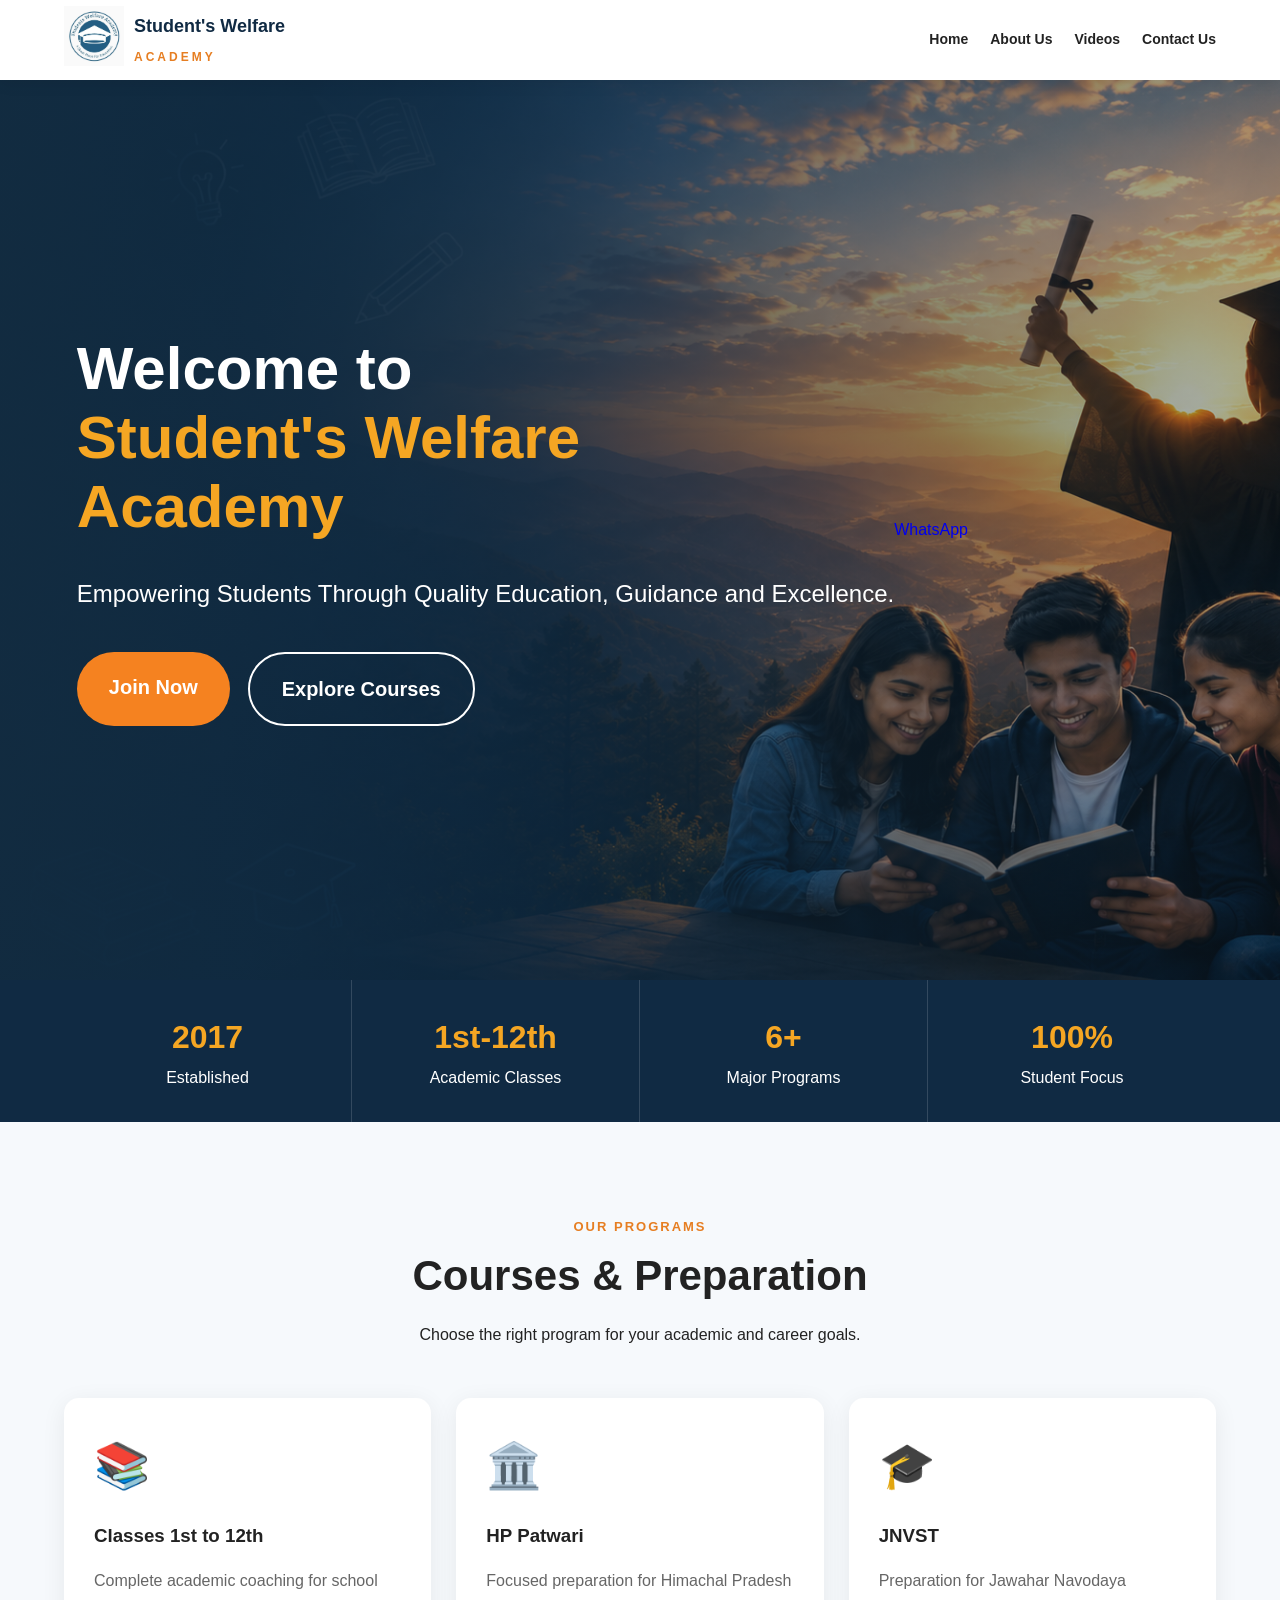
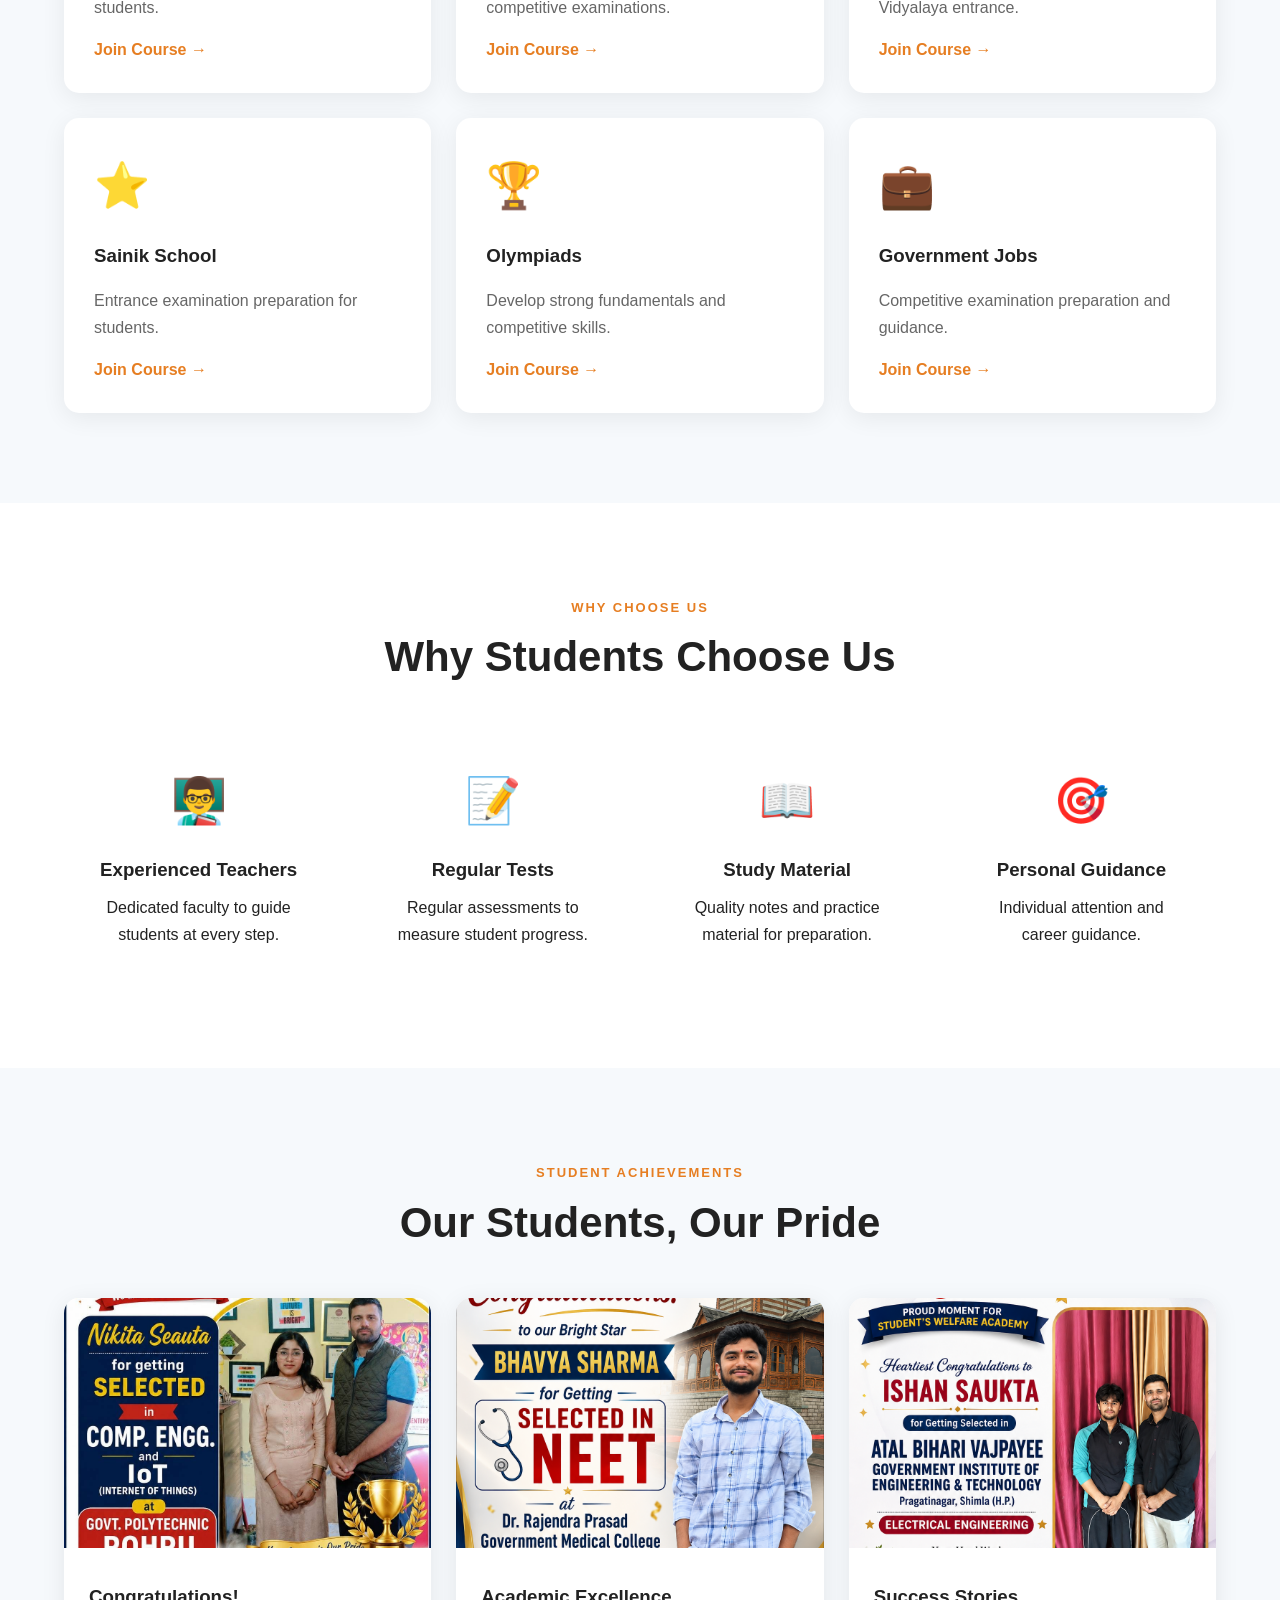
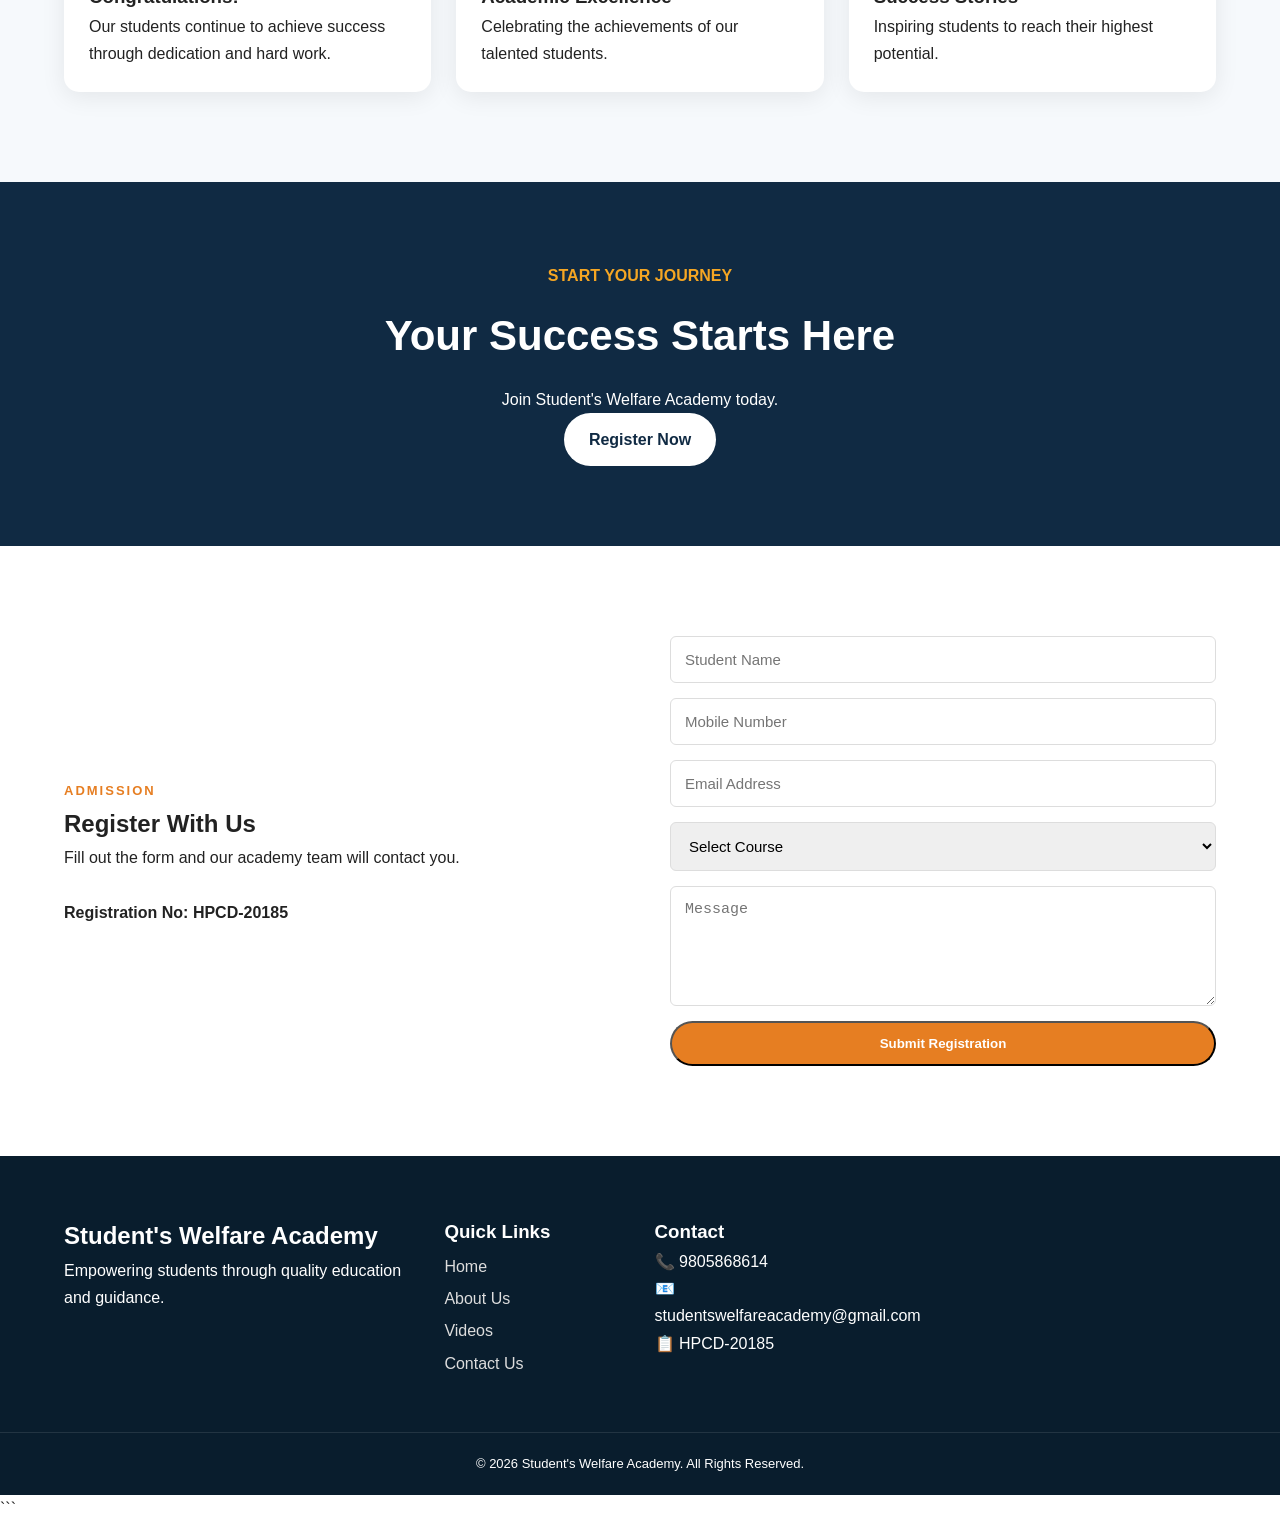
==== index.html @ aaa3894a "Update index.html" ====
<!DOCTYPE html>
<html lang="en">

<head>

    <meta charset="UTF-8">

    <meta name="viewport"
          content="width=device-width, initial-scale=1.0">

    <title>
        Student's Welfare Academy
    </title>
    
    <!-- Website Logo / Favicon -->
    <link rel="icon" type="Images/png" href="logo.png">

    <meta name="description"
          content="Student's Welfare Academy - Quality Education, Competitive Examination Preparation and Student Guidance">

    <link rel="stylesheet"
          href="style.css">

</head>


<body>





<!-- ==================================================
     NAVIGATION
================================================== -->

<header>

    <div class="container navbar">


        <!-- LOGO -->

        <div class="logo-area">

            <a href="index.html">

                <img src="Images/logo.png"
                     alt="Student's Welfare Academy Logo">

            </a>

            <div>

                <h2>
                    Student's Welfare
                </h2>

                <span>
                    ACADEMY
                </span>

            </div>

        </div>



        <!-- MOBILE MENU -->

        <button class="menu-button"
                onclick="openMenu()"
                aria-label="Open navigation menu">

            ☰

        </button>



        <!-- ONLY 4 NAVIGATION BUTTONS -->

        <nav id="navigation">

            <a href="index.html"
               class="active">
                Home
            </a>

            <a href="about.html">
                About Us
            </a>

            <a href="videos.html">
                Videos
            </a>

            <a href="contact.html">
                Contact Us
            </a>

        </nav>

    </div>

</header>



<!-- ==================================================
     HERO SECTION
================================================== -->

<section class="hero">

    <div class="hero-content">

        
        <h1>
            Welcome to<br>
            <span>Student's Welfare<br>Academy</span>
        </h1>

        <p>
            Empowering Students Through Quality Education,
            Guidance and Excellence.
        </p>

        <div class="hero-buttons">
            <a href="#" class="join-btn">Join Now</a>
            <a href="#" class="explore-btn">Explore Courses</a>
        </div>

    </div>

    <a href="#" class="whatsapp-btn">WhatsApp</a>

</section>

<style>
* {
    margin: 0;
    padding: 0;
    box-sizing: border-box;
}

.hero {
    min-height: 100vh;
    position: relative;

    /* BACKGROUND IMAGE */
    background-image:
        linear-gradient(
            90deg,
            rgba(20, 45, 65, 0.88),
            rgba(20, 45, 65, 0.35)
        ),
        url("Images/hero.png");

    background-size: cover;
    background-position: center;
    background-repeat: no-repeat;

    display: flex;
    align-items: center;
    padding: 80px 6%;
    overflow: hidden;
}

.hero-content {
    max-width: 850px;
    color: white;
}

.admission-badge {
    display: inline-block;
    background: #f58220;
    padding: 15px 24px;
    border-radius: 40px;
    font-size: 20px;
    font-weight: 700;
    margin-bottom: 30px;
}

h1 {
    font-size: clamp(50px, 6vw, 82px);
    line-height: 1.08;
    font-weight: 800;
}

h1 span {
    color: #ffab19;
}

.hero p {
    font-size: 24px;
    margin-top: 35px;
    line-height: 1.5;
}

.hero-buttons {
    display: flex;
    gap: 18px;
    margin-top: 40px;
}

.hero-buttons a {
    text-decoration: none;
    padding: 18px 32px;
    border-radius: 40px;
    font-size: 20px;
    font-weight: 700;
}

.join-btn {
    background: #f58220;
    color: white;
}

.explore-btn {
    border: 2px solid white;
    color: white;
    background: transparent;
}


/* MOBILE */
@media (max-width: 768px) {

    .hero {
        min-height: 100vh;
        padding: 60px 25px;
        background-position: center;
    }

    h1 {
        font-size: 48px;
    }

    .hero p {
        font-size: 18px;
    }

    .hero-buttons {
        flex-direction: column;
        width: fit-content;
    }

    .hero-buttons a {
        font-size: 17px;
        padding: 15px 25px;
    }

    .admission-badge {
        font-size: 16px;
        padding: 12px 18px;
    }

    
}
</style>


<!-- ==================================================
     STATISTICS
================================================== -->

<section class="statistics">

    <div class="container stats-grid">


        <div class="stat-box">

            <h2>
                2017
            </h2>

            <p>
                Established
            </p>

        </div>


        <div class="stat-box">

            <h2>
                1st-12th
            </h2>

            <p>
                Academic Classes
            </p>

        </div>


        <div class="stat-box">

            <h2>
                6+
            </h2>

            <p>
                Major Programs
            </p>

        </div>


        <div class="stat-box">

            <h2>
                100%
            </h2>

            <p>
                Student Focus
            </p>

        </div>


    </div>

</section>



<!-- ==================================================
     COURSES
================================================== -->

<section id="courses"
         class="section light">

    <div class="container">


        <div class="section-heading">

            <span class="section-title">
                OUR PROGRAMS
            </span>

            <h2>
                Courses & Preparation
            </h2>

            <p>
                Choose the right program for your
                academic and career goals.
            </p>

        </div>



        <div class="course-grid">


            <!-- COURSE 1 -->

            <div class="course-card">

                <div class="course-icon">
                    📚
                </div>

                <h3>
                    Classes 1st to 12th
                </h3>

                <p>
                    Complete academic coaching
                    for school students.
                </p>

                <a href="#registration">
                    Join Course →
                </a>

            </div>



            <!-- COURSE 2 -->

            <div class="course-card">

                <div class="course-icon">
                    🏛️
                </div>

                <h3>
                    HP Patwari
                </h3>

                <p>
                    Focused preparation for
                    Himachal Pradesh competitive
                    examinations.
                </p>

                <a href="#registration">
                    Join Course →
                </a>

            </div>



            <!-- COURSE 3 -->

            <div class="course-card">

                <div class="course-icon">
                    🎓
                </div>

                <h3>
                    JNVST
                </h3>

                <p>
                    Preparation for Jawahar
                    Navodaya Vidyalaya entrance.
                </p>

                <a href="#registration">
                    Join Course →
                </a>

            </div>



            <!-- COURSE 4 -->

            <div class="course-card">

                <div class="course-icon">
                    ⭐
                </div>

                <h3>
                    Sainik School
                </h3>

                <p>
                    Entrance examination
                    preparation for students.
                </p>

                <a href="#registration">
                    Join Course →
                </a>

            </div>



            <!-- COURSE 5 -->

            <div class="course-card">

                <div class="course-icon">
                    🏆
                </div>

                <h3>
                    Olympiads
                </h3>

                <p>
                    Develop strong fundamentals
                    and competitive skills.
                </p>

                <a href="#registration">
                    Join Course →
                </a>

            </div>



            <!-- COURSE 6 -->

            <div class="course-card">

                <div class="course-icon">
                    💼
                </div>

                <h3>
                    Government Jobs
                </h3>

                <p>
                    Competitive examination
                    preparation and guidance.
                </p>

                <a href="#registration">
                    Join Course →
                </a>

            </div>


        </div>

    </div>

</section>



<!-- ==================================================
     WHY CHOOSE US
================================================== -->

<section class="section">

    <div class="container">


        <div class="section-heading">

            <span class="section-title">
                WHY CHOOSE US
            </span>

            <h2>
                Why Students Choose Us
            </h2>

        </div>



        <div class="features">


            <div class="feature">

                <div>
                    👨‍🏫
                </div>

                <h3>
                    Experienced Teachers
                </h3>

                <p>
                    Dedicated faculty to guide
                    students at every step.
                </p>

            </div>



            <div class="feature">

                <div>
                    📝
                </div>

                <h3>
                    Regular Tests
                </h3>

                <p>
                    Regular assessments to
                    measure student progress.
                </p>

            </div>



            <div class="feature">

                <div>
                    📖
                </div>

                <h3>
                    Study Material
                </h3>

                <p>
                    Quality notes and practice
                    material for preparation.
                </p>

            </div>



            <div class="feature">

                <div>
                    🎯
                </div>

                <h3>
                    Personal Guidance
                </h3>

                <p>
                    Individual attention and
                    career guidance.
                </p>

            </div>


        </div>

    </div>

</section>



<!-- ==================================================
     ACHIEVEMENTS
================================================== -->

<section id="achievements"
         class="section light">

    <div class="container">


        <div class="section-heading">

            <span class="section-title">
                STUDENT ACHIEVEMENTS
            </span>

            <h2>
                Our Students, Our Pride
            </h2>

        </div>



        <div class="achievement-grid">


            <div class="achievement-card">

                <img src="Images/student1.jpg"
                     alt="Student Achievement">

                <div class="achievement-content">

                    <h3>
                        Congratulations!
                    </h3>

                    <p>
                        Our students continue to
                        achieve success through
                        dedication and hard work.
                    </p>

                </div>

            </div>



            <div class="achievement-card">

                <img src="Images/student2.png"
                     alt="Student Achievement">

                <div class="achievement-content">

                    <h3>
                        Academic Excellence
                    </h3>

                    <p>
                        Celebrating the achievements
                        of our talented students.
                    </p>

                </div>

            </div>



            <div class="achievement-card">

                <img src="Images/student3.png"
                     alt="Student Achievement">

                <div class="achievement-content">

                    <h3>
                        Success Stories
                    </h3>

                    <p>
                        Inspiring students to reach
                        their highest potential.
                    </p>

                </div>

            </div>


        </div>

    </div>

</section>



<!-- ==================================================
     CALL TO ACTION
================================================== -->

<section class="cta">

    <div class="container">

        <span>
            START YOUR JOURNEY
        </span>

        <h2>
            Your Success Starts Here
        </h2>

        <p>
            Join Student's Welfare Academy today.
        </p>

        <a href="#registration"
           class="btn white">

            Register Now

        </a>

    </div>

</section>







<!-- ==================================================
     REGISTRATION
================================================== -->

<section id="registration"
         class="section">

    <div class="container registration-container">


        <div>

            <span class="section-title">
                ADMISSION
            </span>

            <h2>
                Register With Us
            </h2>

            <p>
                Fill out the form and our academy
                team will contact you.
            </p>

            <br>

            <strong>
                Registration No: HPCD-20185
            </strong>

        </div>



        <form class="registration-form"
              onsubmit="submitForm(event)">


            <input
                type="text"
                name="student_name"
                placeholder="Student Name"
                required>


            <input
                type="tel"
                name="mobile"
                placeholder="Mobile Number"
                required>


            <input
                type="email"
                name="email"
                placeholder="Email Address">


            <select name="course"
                    required>

                <option value="">
                    Select Course
                </option>

                <option>
                    Classes 1st to 12th
                </option>

                <option>
                    HP Patwari
                </option>

                <option>
                    JNVST
                </option>

                <option>
                    Sainik School
                </option>

                <option>
                    Olympiads
                </option>

                <option>
                    Government Jobs
                </option>

            </select>


            <textarea
                name="message"
                placeholder="Message"></textarea>


            <button type="submit"
                    class="btn primary">

                Submit Registration

            </button>

        </form>

    </div>

</section>



<!-- ==================================================
     FOOTER
================================================== -->

<footer>

    <div class="container footer-grid">


        <!-- ACADEMY -->

        <div>

            <h2>
                Student's Welfare Academy
            </h2>

            <p>
                Empowering students through
                quality education and guidance.
            </p>

        </div>



        <!-- QUICK LINKS -->

        <div>

            <h3>
                Quick Links
            </h3>

            <a href="index.html">
                Home
            </a>

            <a href="about.html">
                About Us
            </a>

            <a href="videos.html">
                Videos
            </a>

            <a href="contact.html">
                Contact Us
            </a>

        </div>



        <!-- CONTACT -->

        <div>

            <h3>
                Contact
            </h3>

            <p>
                📞 9805868614
            </p>

            <p>
                📧 studentswelfareacademy@gmail.com
            </p>

            <p>
                📋 HPCD-20185
            </p>

        </div>



        


    </div>



    <!-- COPYRIGHT -->

    <div class="copyright">

        © 2026 Student's Welfare Academy.
        All Rights Reserved.

    </div>

</footer>






<!-- ==================================================
     JAVASCRIPT
================================================== -->

<script src="script.js"></script>


</body>

</html>
```
---- style.css ----
* {
    margin: 0;
    padding: 0;
    box-sizing: border-box;
}


html {
    scroll-behavior: smooth;
}


body {
    font-family: Arial, sans-serif;
    color: #222;
    line-height: 1.7;
}


a {
    text-decoration: none;
}


.container {
    width: 90%;
    max-width: 1200px;
    margin: auto;
}


/* ==============================
   TOP BAR
============================== */

.top-bar {
    background: #102a43;
    color: white;
    font-size: 14px;
}


.top-content {
    display: flex;
    justify-content: space-between;
    padding: 8px 0;
}


/* ==============================
   NAVBAR
============================== */

header {
    background: white;
    position: sticky;
    top: 0;
    z-index: 1000;
    box-shadow: 0 3px 15px rgba(0,0,0,.08);
}


.navbar {
    min-height: 80px;
    display: flex;
    justify-content: space-between;
    align-items: center;
}


.logo-area {
    display: flex;
    align-items: center;
    gap: 10px;
}


.logo-area img {
    width: 60px;
    height: 60px;
    object-fit: contain;
}


.logo-area h2 {
    font-size: 18px;
    color: #102a43;
}


.logo-area span {
    color: #e67e22;
    font-size: 12px;
    letter-spacing: 3px;
    font-weight: bold;
}


nav {
    display: flex;
    align-items: center;
    gap: 22px;
}


nav a {
    color: #222;
    font-size: 14px;
    font-weight: 600;
}


nav a:hover {
    color: #e67e22;
}


.nav-register {
    background: #e67e22;
    color: white !important;
    padding: 11px 20px;
    border-radius: 25px;
}


.menu-button {
    display: none;
    border: none;
    background: none;
    font-size: 28px;
}


/* ==============================
   HERO
============================== */

.hero {
    height: 650px;

    background:
        url("Images/about.jpg");

    background-size: cover;
    background-position: center;

    position: relative;

    display: flex;
    align-items: center;
}


.hero-overlay {
    position: absolute;
    inset: 0;

    background:
        linear-gradient(
            90deg,
            rgba(8,30,50,.9),
            rgba(8,30,50,.4)
        );
}


.hero-content {
    position: relative;
    z-index: 2;
}


.hero-text {
    max-width: 700px;
    color: white;
}

.hero h1 {
    font-size: 60px;
    line-height: 1.15;
    margin-bottom: 20px;
}


.hero h1 span {
    display: block;
    color: #f5a623;
}


.hero p {
    font-size: 20px;
    margin-bottom: 30px;
}

.hero {
    background-image:
        linear-gradient(rgba(20, 40, 55, 0.65), rgba(20, 40, 55, 0.65)),
        url("images/hero-bg.jpg");

    background-size: cover;
    background-position: center;
    background-repeat: no-repeat;
}

/* ==============================
   BUTTONS
============================== */

.btn {
    display: inline-block;

    padding: 13px 25px;

    border-radius: 30px;

    font-weight: bold;

    transition: .3s;
}


.primary {
    background: #e67e22;
    color: white;
}


.primary:hover {
    background: #c95f0b;
}


.secondary {
    border: 2px solid white;
    color: white;
    margin-left: 10px;
}


.secondary:hover {
    background: white;
    color: #102a43;
}


.white {
    background: white;
    color: #102a43;
}


/* ==============================
   STATISTICS
============================== */

.statistics {
    background: #102a43;
    color: white;
}


.stats-grid {
    display: grid;
    grid-template-columns: repeat(4, 1fr);
}


.stat-box {
    text-align: center;
    padding: 30px;
    border-right: 1px solid rgba(255,255,255,.15);
}


.stat-box:last-child {
    border: none;
}


.stat-box h2 {
    color: #f5a623;
    font-size: 32px;
}


/* ==============================
   SECTIONS
============================== */

.section {
    padding: 90px 0;
}


.light {
    background: #f6f9fc;
}


.section-heading {
    text-align: center;
    max-width: 700px;
    margin: 0 auto 50px;
}


.section-title {
    color: #e67e22;
    font-weight: bold;
    letter-spacing: 2px;
    font-size: 13px;
}


.section-heading h2,
.about-content h2 {
    font-size: 42px;
    line-height: 1.2;
    margin: 12px 0 20px;
}


/* ==============================
   ABOUT
============================== */

.about-grid {
    display: grid;
    grid-template-columns: 1fr 1fr;
    gap: 70px;
    align-items: center;
}


.about-image img {
    width: 100%;
    border-radius: 20px;
}


.about-points {
    display: grid;
    grid-template-columns: 1fr 1fr;
    gap: 12px;
    margin: 25px 0;
    font-weight: bold;
}

/* =========================
   ABOUT SECTION
========================= */

.about-section {
    background: #ffffff;
    padding: 70px 6%;
    font-family: Arial, Helvetica, sans-serif;
    color: #111827;
}

.about-container {
    max-width: 1250px;
    margin: 0 auto;
}

/* About Text */

.about-content {
    font-size: 16px;
    line-height: 1.65;
    font-weight: 500;
}

.about-content p {
    margin-bottom: 18px;
}

.about-content strong {
    font-weight: 700;
}

/* Instructors */

.instructors-section {
    margin-top: 75px;
}

.instructors-section h2 {
    font-size: 30px;
    font-weight: 400;
    margin: 0 0 8px;
    color: #111827;
}

.instructor-subtitle {
    font-size: 17px;
    color: #4b6380;
    margin: 0 0 28px;
}

/* Grid */

.instructors-grid {
    display: grid;
    grid-template-columns: 1fr 1fr;
    column-gap: 150px;
    row-gap: 18px;
}

/* Instructor */

.instructor {
    display: flex;
    align-items: center;
    min-height: 122px;
}

.instructor img {
    width: 100px;
    height: 100px;
    object-fit: cover;
    border-radius: 50%;
    margin-right: 28px;
    flex-shrink: 0;
}

.instructor-info h3 {
    margin: 0 0 8px;
    font-size: 19px;
    font-weight: 700;
    color: #111827;
}

.instructor-info span {
    font-size: 18px;
    font-weight: 600;
    color: #315b87;
}

/* =========================
   MOBILE
========================= */

@media (max-width: 768px) {

    .about-section {
        padding: 45px 20px;
    }

    .about-content {
        font-size: 15px;
        line-height: 1.6;
    }

    .instructors-section {
        margin-top: 50px;
    }

    .instructors-section h2 {
        font-size: 27px;
    }

    .instructors-grid {
        grid-template-columns: 1fr;
        gap: 25px;
    }

    .instructor {
        min-height: auto;
    }

    .instructor img {
        width: 100px;
        height: 100px;
        margin-right: 20px;
    }

    .instructor-info h3 {
        font-size: 17px;
    }

    .instructor-info span {
        font-size: 16px;
    }
}

/* ==============================
   COURSES
============================== */

.course-grid {
    display: grid;
    grid-template-columns: repeat(3, 1fr);
    gap: 25px;
}


.course-card {
    background: white;
    padding: 30px;
    border-radius: 15px;
    box-shadow: 0 5px 25px rgba(0,0,0,.07);
    transition: .3s;
}


.course-card:hover {
    transform: translateY(-8px);
}


.course-icon {
    font-size: 45px;
}


.course-card h3 {
    margin: 15px 0;
}


.course-card p {
    color: #666;
    margin-bottom: 15px;
}


.course-card a {
    color: #e67e22;
    font-weight: bold;
}


/* ==============================
   FEATURES
============================== */

.features {
    display: grid;
    grid-template-columns: repeat(4, 1fr);
    gap: 25px;
}


.feature {
    text-align: center;
    padding: 30px;
}


.feature > div {
    font-size: 45px;
}


.feature h3 {
    margin: 15px 0 8px;
}


/* ==============================
   ACHIEVEMENTS
============================== */

.achievement-grid {
    display: grid;
    grid-template-columns: repeat(3, 1fr);
    gap: 25px;
}


.achievement-card {
    background: white;
    border-radius: 15px;
    overflow: hidden;
    box-shadow: 0 5px 25px rgba(0,0,0,.08);
}


.achievement-card img {
    width: 100%;
    height: 250px;
    object-fit: cover;
}


.achievement-content {
    padding: 25px;
}


/* ==============================
   CTA
============================== */

.cta {
    background: #102a43;
    color: white;
    text-align: center;
    padding: 80px 20px;
}


.cta span {
    color: #f5a623;
    font-weight: bold;
}


.cta h2 {
    font-size: 42px;
    margin: 10px 0 15px;
}



/* ==============================
   VIDEOS
============================== */

.video-grid {
    display: grid;
    grid-template-columns: 1fr 1fr;
    gap: 25px;
}


.video iframe {
    width: 100%;
    height: 350px;
    border: none;
}


/* ==============================
   REGISTRATION
============================== */

.registration-container {
    display: grid;
    grid-template-columns: 1fr 1fr;
    gap: 60px;
    align-items: center;
}


.registration-form {
    display: flex;
    flex-direction: column;
    gap: 15px;
}


.registration-form input,
.registration-form select,
.registration-form textarea {
    width: 100%;
    padding: 14px;
    border: 1px solid #ddd;
    border-radius: 6px;
    font-size: 15px;
}


.registration-form textarea {
    height: 120px;
}


/* ==============================
   CONTACT
============================== */

.contact-section {
    padding: 80px 0;
    background: #f6f9fc;
}


.contact-grid {
    display: grid;
    grid-template-columns: repeat(4, 1fr);
    gap: 20px;
}


.contact-card {
    background: white;
    text-align: center;
    padding: 30px 15px;
    border-radius: 15px;
}


.contact-card > div {
    font-size: 35px;
}


/* ==============================
   FOOTER
============================== */

footer {
    background: #091d2d;
    color: white;
    padding-top: 60px;
}


.footer-grid {
    display: grid;
    grid-template-columns: 2fr 1fr 1fr 1.5fr;
    gap: 40px;
    padding-bottom: 50px;
}


.footer-grid a {
    display: block;
    color: #ddd;
    margin: 5px 0;
}


.footer-grid a:hover {
    color: #f5a623;
}


.copyright {
    border-top: 1px solid rgba(255,255,255,.1);
    text-align: center;
    padding: 20px;
    font-size: 13px;
}


/* ==============================
   WHATSAPP
============================== */

.whatsapp {
    position: fixed;

    right: 20px;
    bottom: 20px;

    background: #25D366;

    color: white;

    padding: 14px 20px;

    border-radius: 30px;

    font-weight: bold;

    z-index: 9999;
}


/* ==============================
   MOBILE
============================== */

@media(max-width: 900px) {

    .menu-button {
        display: block;
    }


    nav {
        display: none;

        position: absolute;

        top: 80px;
        left: 0;
        right: 0;

        background: white;

        flex-direction: column;

        padding: 25px;
    }


    nav.active {
        display: flex;
    }


    .hero h1 {
        font-size: 45px;
    }


    .stats-grid,
    .course-grid,
    .features,
    .achievement-grid,
    .blog-grid,
    .contact-grid {
        grid-template-columns: repeat(2, 1fr);
    }


    .about-grid,
    .registration-container {
        grid-template-columns: 1fr;
    }

}


@media(max-width: 600px) {

    .top-content {
        flex-direction: column;
        text-align: center;
    }


    .hero {
        height: 600px;
    }


    .hero h1 {
        font-size: 38px;
    }


    .hero-buttons {
        display: flex;
        flex-direction: column;
        gap: 12px;
        align-items: flex-start;
    }


    .secondary {
        margin-left: 0;
    }


    .stats-grid,
    .course-grid,
    .features,
    .achievement-grid,
    .blog-grid,
    .video-grid,
    .contact-grid,
    .footer-grid {
        grid-template-columns: 1fr;
    }


    .section {
        padding: 60px 0;
    }


    .section-heading h2,
    .about-content h2,
    .cta h2 {
        font-size: 32px;
    }

}
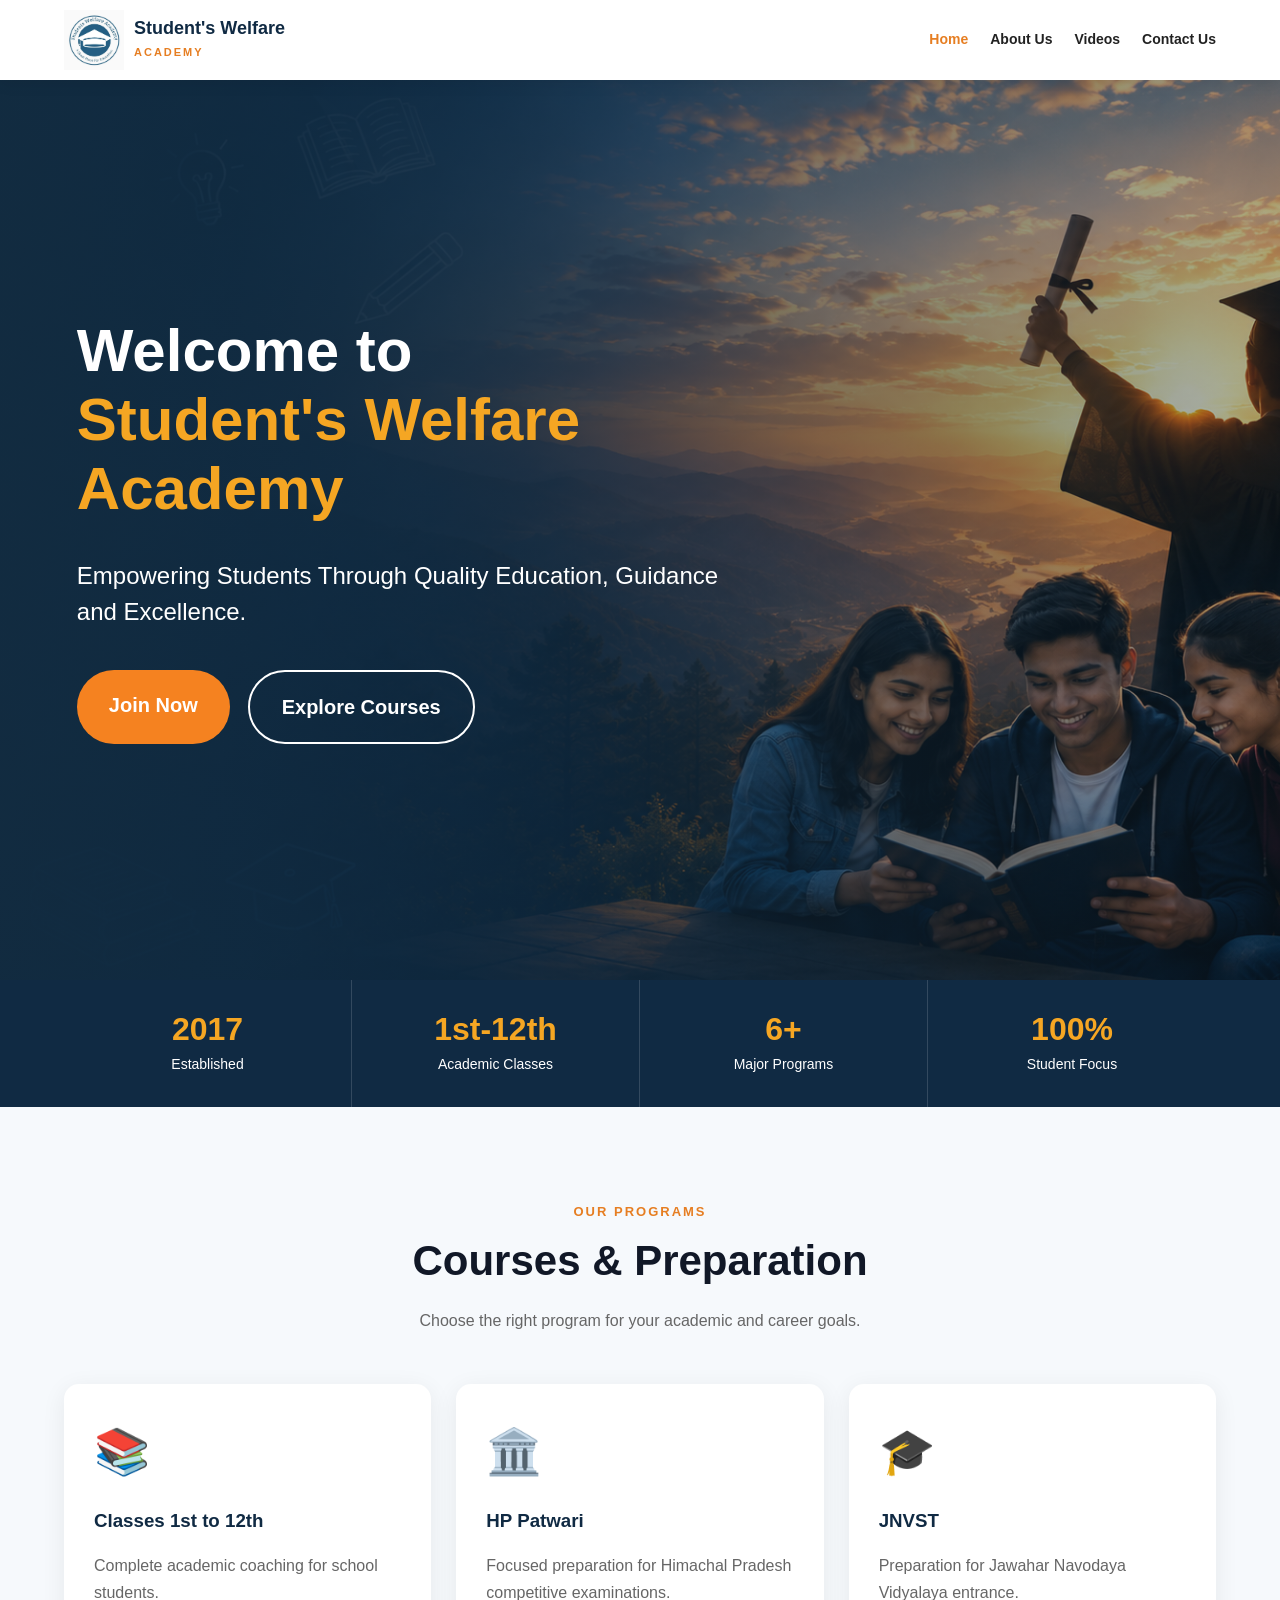
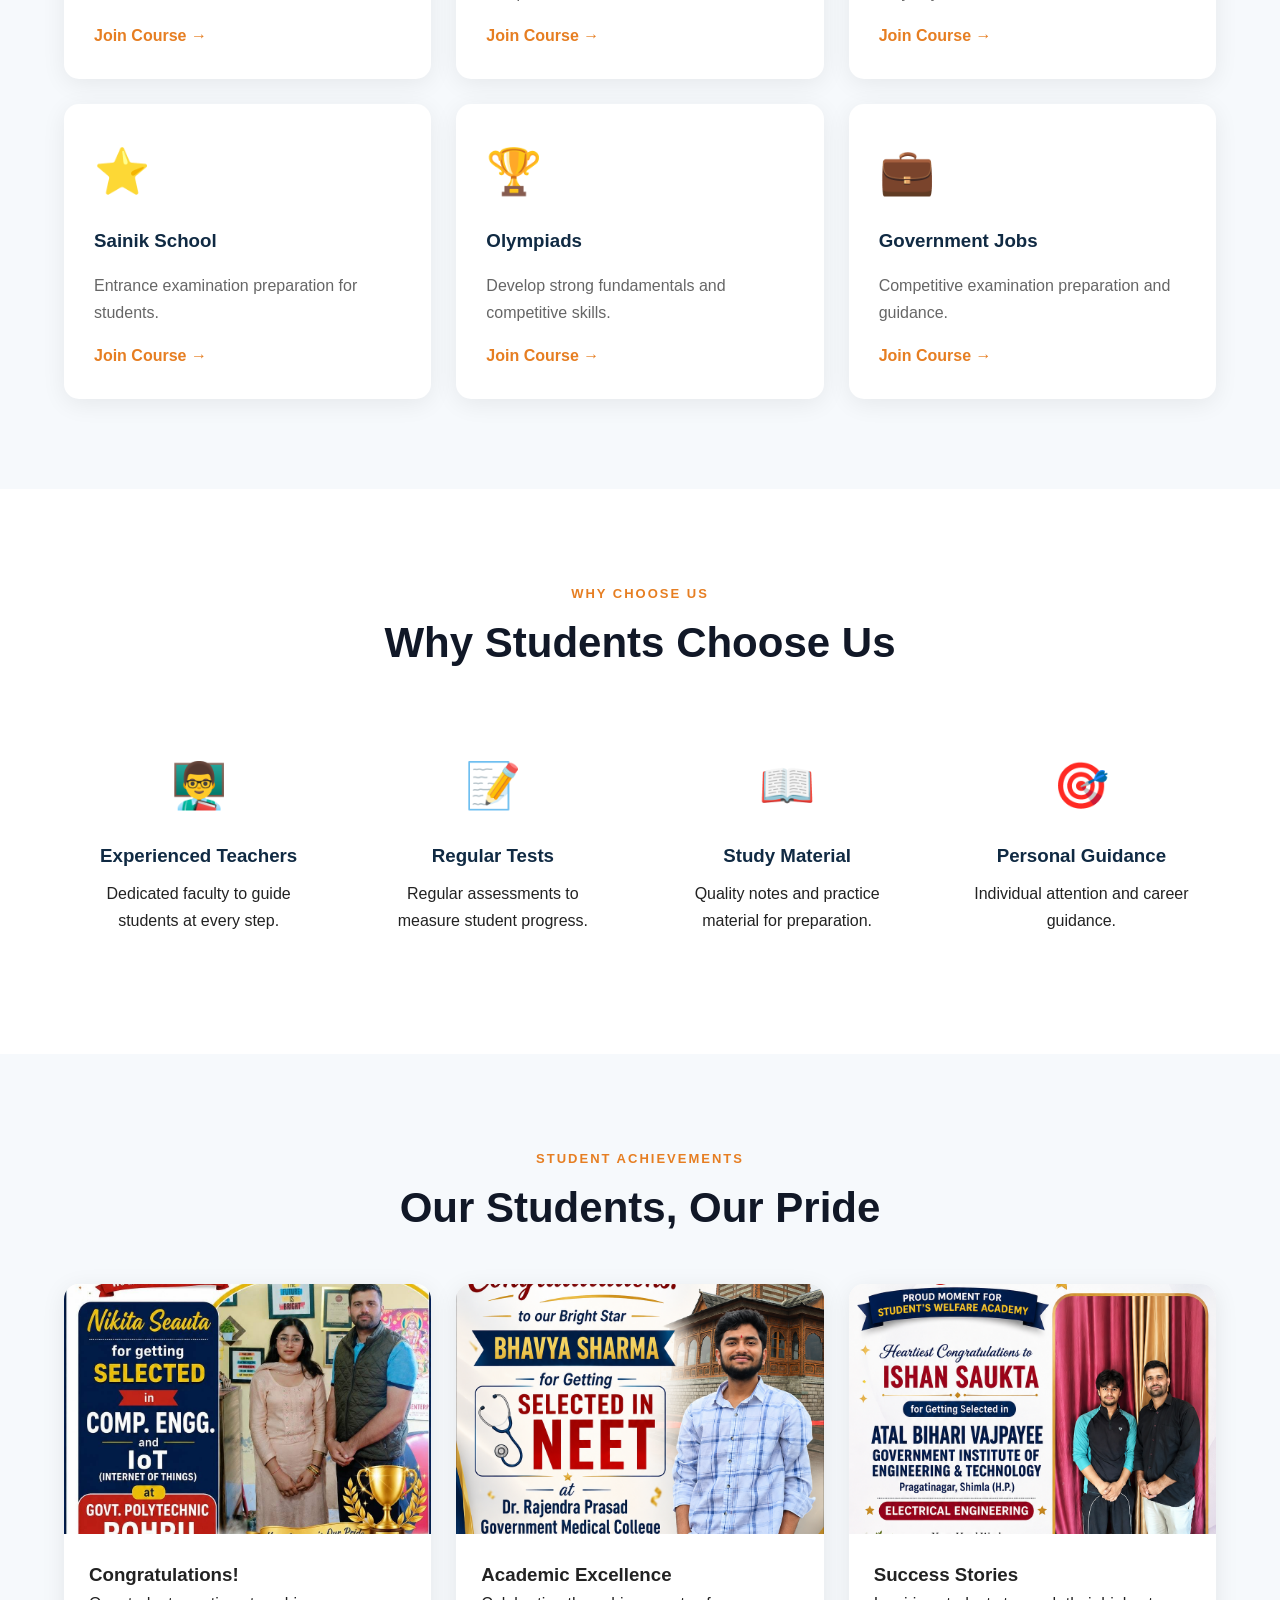
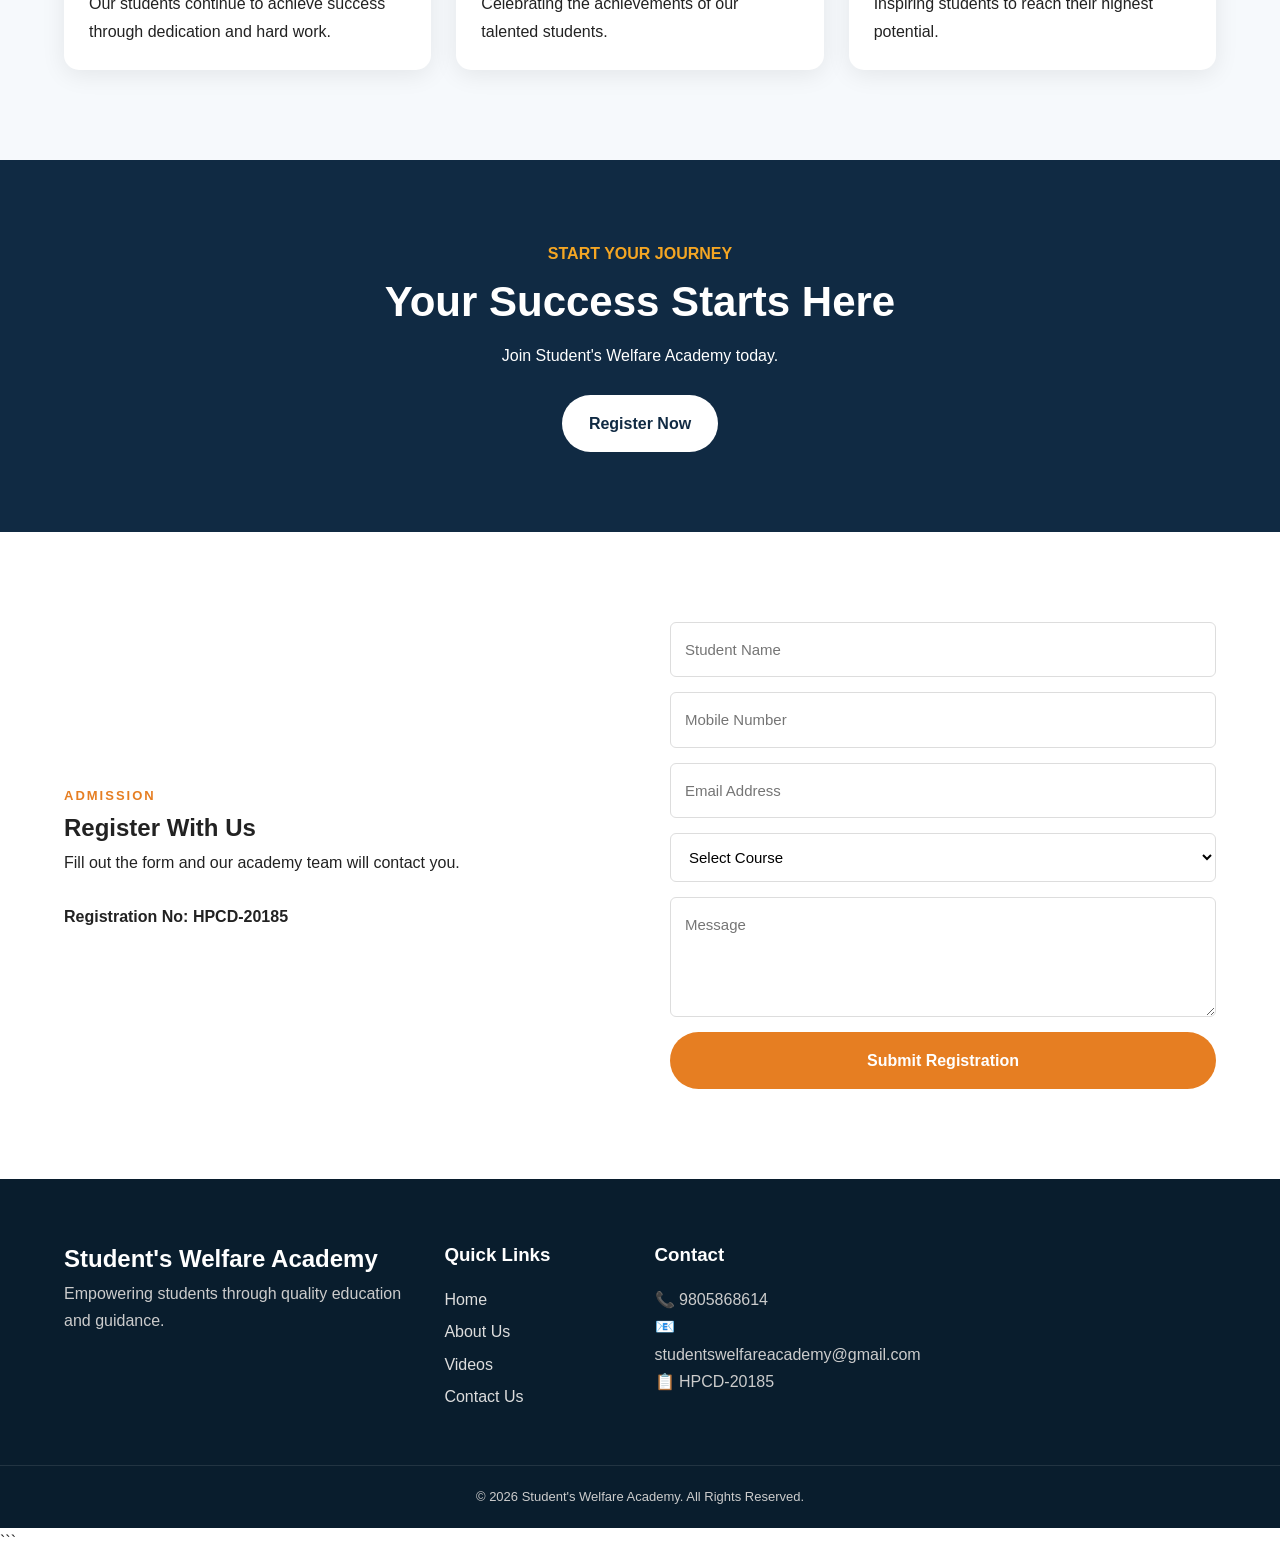
==== commit 85e8cac5: "Update index.html" ====
--- a/index.html
+++ b/index.html
@@ -13,7 +13,7 @@
     </title>
     
     <!-- Website Logo / Favicon -->
-    <link rel="icon" type="Images/png" href="logo.png">
+  <link rel="icon" type="image/png" href="Images/logo.png"> 
 
     <meta name="description"
           content="Student's Welfare Academy - Quality Education, Competitive Examination Preparation and Student Guidance">
@@ -133,7 +133,7 @@
 
     </div>
 
-    <a href="#" class="whatsapp-btn">WhatsApp</a>
+   
 
 </section>
 
--- a/style.css
+++ b/style.css
@@ -1,100 +1,134 @@
+/* =========================================================
+   STUDENT'S WELFARE ACADEMY
+   MAIN STYLESHEET
+========================================================= */
+
+/* =========================
+   RESET
+========================= */
+
 * {
     margin: 0;
     padding: 0;
     box-sizing: border-box;
 }
 
-
 html {
     scroll-behavior: smooth;
-}
-
+    scroll-padding-top: 80px;
+}
 
 body {
-    font-family: Arial, sans-serif;
+    font-family: Arial, Helvetica, sans-serif;
     color: #222;
+    background: #fff;
     line-height: 1.7;
-}
-
+    overflow-x: hidden;
+}
+
+img {
+    max-width: 100%;
+    display: block;
+}
 
 a {
     text-decoration: none;
-}
-
+    color: inherit;
+}
+
+button,
+input,
+select,
+textarea {
+    font: inherit;
+}
 
 .container {
     width: 90%;
     max-width: 1200px;
-    margin: auto;
-}
-
-
-/* ==============================
+    margin: 0 auto;
+}
+
+
+/* =========================================================
    TOP BAR
-============================== */
+========================================================= */
 
 .top-bar {
     background: #102a43;
-    color: white;
+    color: #fff;
     font-size: 14px;
 }
 
-
 .top-content {
+    min-height: 38px;
     display: flex;
     justify-content: space-between;
-    padding: 8px 0;
-}
-
-
-/* ==============================
-   NAVBAR
-============================== */
+    align-items: center;
+    gap: 15px;
+    padding: 7px 0;
+}
+
+
+/* =========================================================
+   HEADER / NAVBAR
+========================================================= */
 
 header {
-    background: white;
+    background: #fff;
     position: sticky;
     top: 0;
     z-index: 1000;
-    box-shadow: 0 3px 15px rgba(0,0,0,.08);
-}
-
+    box-shadow: 0 3px 15px rgba(0, 0, 0, 0.08);
+}
 
 .navbar {
     min-height: 80px;
     display: flex;
     justify-content: space-between;
     align-items: center;
-}
-
+    position: relative;
+}
+
+
+/* Logo */
 
 .logo-area {
     display: flex;
     align-items: center;
     gap: 10px;
-}
-
+    min-width: 0;
+}
 
 .logo-area img {
     width: 60px;
     height: 60px;
     object-fit: contain;
-}
-
+    flex-shrink: 0;
+}
+
+.logo-area div {
+    display: flex;
+    flex-direction: column;
+}
 
 .logo-area h2 {
     font-size: 18px;
+    line-height: 1.2;
     color: #102a43;
-}
-
+    white-space: nowrap;
+}
 
 .logo-area span {
     color: #e67e22;
-    font-size: 12px;
-    letter-spacing: 3px;
+    font-size: 11px;
+    letter-spacing: 2px;
     font-weight: bold;
-}
-
+    margin-top: 3px;
+}
+
+
+/* Navigation */
 
 nav {
     display: flex;
@@ -102,47 +136,63 @@
     gap: 22px;
 }
 
-
 nav a {
     color: #222;
     font-size: 14px;
     font-weight: 600;
-}
-
-
-nav a:hover {
+    transition: color 0.3s ease;
+}
+
+nav a:hover,
+nav a.active {
     color: #e67e22;
 }
-
 
 .nav-register {
     background: #e67e22;
-    color: white !important;
+    color: #fff !important;
     padding: 11px 20px;
     border-radius: 25px;
-}
-
+    transition: background 0.3s ease, transform 0.3s ease;
+}
+
+.nav-register:hover {
+    background: #c95f0b;
+    color: #fff !important;
+    transform: translateY(-2px);
+}
+
+
+/* Mobile menu button */
 
 .menu-button {
     display: none;
     border: none;
-    background: none;
+    background: transparent;
+    color: #102a43;
     font-size: 28px;
-}
-
-
-/* ==============================
+    cursor: pointer;
+    padding: 5px;
+}
+
+
+/* =========================================================
    HERO
-============================== */
+========================================================= */
 
 .hero {
-    height: 650px;
-
-    background:
-        url("Images/about.jpg");
+    min-height: 650px;
+    background-image:
+        linear-gradient(
+            90deg,
+            rgba(8, 30, 50, 0.88),
+            rgba(8, 30, 50, 0.45)
+        ),
+        url("Images/hero.png");
 
     background-size: cover;
     background-position: center;
+    background-repeat: no-repeat;
 
     position: relative;
 
@@ -150,180 +200,163 @@
     align-items: center;
 }
 
-
-.hero-overlay {
-    position: absolute;
-    inset: 0;
-
-    background:
-        linear-gradient(
-            90deg,
-            rgba(8,30,50,.9),
-            rgba(8,30,50,.4)
-        );
-}
-
-
 .hero-content {
+    width: 100%;
     position: relative;
     z-index: 2;
 }
 
-
 .hero-text {
     max-width: 700px;
-    color: white;
+    color: #fff;
 }
 
 .hero h1 {
     font-size: 60px;
     line-height: 1.15;
     margin-bottom: 20px;
-}
-
+    font-weight: 700;
+}
 
 .hero h1 span {
     display: block;
     color: #f5a623;
 }
 
-
 .hero p {
     font-size: 20px;
+    line-height: 1.6;
     margin-bottom: 30px;
-}
-
-.hero {
-    background-image:
-        linear-gradient(rgba(20, 40, 55, 0.65), rgba(20, 40, 55, 0.65)),
-        url("images/hero-bg.jpg");
-
-    background-size: cover;
-    background-position: center;
-    background-repeat: no-repeat;
-}
-
-/* ==============================
+    max-width: 650px;
+}
+
+
+/* =========================================================
    BUTTONS
-============================== */
+========================================================= */
 
 .btn {
     display: inline-block;
-
     padding: 13px 25px;
-
     border-radius: 30px;
-
     font-weight: bold;
-
-    transition: .3s;
-}
-
+    border: 2px solid transparent;
+    cursor: pointer;
+    transition:
+        background 0.3s ease,
+        color 0.3s ease,
+        transform 0.3s ease;
+}
+
+.btn:hover {
+    transform: translateY(-2px);
+}
 
 .primary {
     background: #e67e22;
-    color: white;
-}
-
+    color: #fff;
+}
 
 .primary:hover {
     background: #c95f0b;
 }
 
-
 .secondary {
-    border: 2px solid white;
-    color: white;
+    border-color: #fff;
+    color: #fff;
     margin-left: 10px;
-}
-
+    background: transparent;
+}
 
 .secondary:hover {
-    background: white;
+    background: #fff;
     color: #102a43;
 }
 
-
 .white {
-    background: white;
+    background: #fff;
     color: #102a43;
 }
 
 
-/* ==============================
+/* =========================================================
    STATISTICS
-============================== */
+========================================================= */
 
 .statistics {
     background: #102a43;
-    color: white;
-}
-
+    color: #fff;
+}
 
 .stats-grid {
     display: grid;
     grid-template-columns: repeat(4, 1fr);
 }
 
-
 .stat-box {
     text-align: center;
-    padding: 30px;
-    border-right: 1px solid rgba(255,255,255,.15);
-}
-
+    padding: 30px 20px;
+    border-right: 1px solid rgba(255, 255, 255, 0.15);
+}
 
 .stat-box:last-child {
-    border: none;
-}
-
+    border-right: none;
+}
 
 .stat-box h2 {
     color: #f5a623;
     font-size: 32px;
-}
-
-
-/* ==============================
-   SECTIONS
-============================== */
+    line-height: 1.2;
+    margin-bottom: 5px;
+}
+
+.stat-box p {
+    font-size: 14px;
+}
+
+
+/* =========================================================
+   GENERAL SECTIONS
+========================================================= */
 
 .section {
     padding: 90px 0;
 }
 
-
 .light {
     background: #f6f9fc;
 }
-
 
 .section-heading {
     text-align: center;
     max-width: 700px;
     margin: 0 auto 50px;
 }
-
 
 .section-title {
     color: #e67e22;
     font-weight: bold;
     letter-spacing: 2px;
     font-size: 13px;
-}
-
+    text-transform: uppercase;
+}
 
 .section-heading h2,
 .about-content h2 {
+    color: #111827;
     font-size: 42px;
     line-height: 1.2;
     margin: 12px 0 20px;
 }
 
-
-/* ==============================
+.section-heading p {
+    color: #666;
+}
+
+
+/* =========================================================
    ABOUT
-============================== */
+========================================================= */
 
 .about-grid {
     display: grid;
@@ -332,12 +365,11 @@
     align-items: center;
 }
 
-
 .about-image img {
     width: 100%;
     border-radius: 20px;
-}
-
+    object-fit: cover;
+}
 
 .about-points {
     display: grid;
@@ -347,14 +379,18 @@
     font-weight: bold;
 }
 
-/* =========================
+.about-points div {
+    padding: 10px;
+}
+
+
+/* =========================================================
    ABOUT SECTION
-========================= */
+========================================================= */
 
 .about-section {
-    background: #ffffff;
+    background: #fff;
     padding: 70px 6%;
-    font-family: Arial, Helvetica, sans-serif;
     color: #111827;
 }
 
@@ -362,8 +398,6 @@
     max-width: 1250px;
     margin: 0 auto;
 }
-
-/* About Text */
 
 .about-content {
     font-size: 16px;
@@ -379,7 +413,10 @@
     font-weight: 700;
 }
 
-/* Instructors */
+
+/* =========================================================
+   INSTRUCTORS
+========================================================= */
 
 .instructors-section {
     margin-top: 75px;
@@ -398,16 +435,12 @@
     margin: 0 0 28px;
 }
 
-/* Grid */
-
 .instructors-grid {
     display: grid;
-    grid-template-columns: 1fr 1fr;
-    column-gap: 150px;
-    row-gap: 18px;
-}
-
-/* Instructor */
+    grid-template-columns: repeat(2, minmax(0, 1fr));
+    column-gap: 80px;
+    row-gap: 25px;
+}
 
 .instructor {
     display: flex;
@@ -424,6 +457,10 @@
     flex-shrink: 0;
 }
 
+.instructor-info {
+    min-width: 0;
+}
+
 .instructor-info h3 {
     margin: 0 0 8px;
     font-size: 19px;
@@ -437,145 +474,98 @@
     color: #315b87;
 }
 
-/* =========================
-   MOBILE
-========================= */
-
-@media (max-width: 768px) {
-
-    .about-section {
-        padding: 45px 20px;
-    }
-
-    .about-content {
-        font-size: 15px;
-        line-height: 1.6;
-    }
-
-    .instructors-section {
-        margin-top: 50px;
-    }
-
-    .instructors-section h2 {
-        font-size: 27px;
-    }
-
-    .instructors-grid {
-        grid-template-columns: 1fr;
-        gap: 25px;
-    }
-
-    .instructor {
-        min-height: auto;
-    }
-
-    .instructor img {
-        width: 100px;
-        height: 100px;
-        margin-right: 20px;
-    }
-
-    .instructor-info h3 {
-        font-size: 17px;
-    }
-
-    .instructor-info span {
-        font-size: 16px;
-    }
-}
-
-/* ==============================
+
+/* =========================================================
    COURSES
-============================== */
+========================================================= */
 
 .course-grid {
     display: grid;
-    grid-template-columns: repeat(3, 1fr);
+    grid-template-columns: repeat(3, minmax(0, 1fr));
     gap: 25px;
 }
 
-
 .course-card {
-    background: white;
+    background: #fff;
     padding: 30px;
     border-radius: 15px;
-    box-shadow: 0 5px 25px rgba(0,0,0,.07);
-    transition: .3s;
-}
-
+    box-shadow: 0 5px 25px rgba(0, 0, 0, 0.07);
+    transition:
+        transform 0.3s ease,
+        box-shadow 0.3s ease;
+}
 
 .course-card:hover {
     transform: translateY(-8px);
-}
-
+    box-shadow: 0 10px 30px rgba(0, 0, 0, 0.12);
+}
 
 .course-icon {
     font-size: 45px;
 }
 
-
 .course-card h3 {
     margin: 15px 0;
-}
-
+    color: #102a43;
+}
 
 .course-card p {
     color: #666;
     margin-bottom: 15px;
 }
 
-
 .course-card a {
     color: #e67e22;
     font-weight: bold;
 }
 
 
-/* ==============================
+/* =========================================================
    FEATURES
-============================== */
+========================================================= */
 
 .features {
     display: grid;
-    grid-template-columns: repeat(4, 1fr);
+    grid-template-columns: repeat(4, minmax(0, 1fr));
     gap: 25px;
 }
-
 
 .feature {
     text-align: center;
-    padding: 30px;
-}
-
+    padding: 30px 20px;
+}
 
 .feature > div {
     font-size: 45px;
 }
 
-
 .feature h3 {
     margin: 15px 0 8px;
-}
-
-
-/* ==============================
+    color: #102a43;
+}
+
+
+/* =========================================================
    ACHIEVEMENTS
-============================== */
+========================================================= */
 
 .achievement-grid {
     display: grid;
-    grid-template-columns: repeat(3, 1fr);
+    grid-template-columns: repeat(3, minmax(0, 1fr));
     gap: 25px;
 }
 
-
 .achievement-card {
-    background: white;
+    background: #fff;
     border-radius: 15px;
     overflow: hidden;
-    box-shadow: 0 5px 25px rgba(0,0,0,.08);
-}
-
+    box-shadow: 0 5px 25px rgba(0, 0, 0, 0.08);
+    transition: transform 0.3s ease;
+}
+
+.achievement-card:hover {
+    transform: translateY(-5px);
+}
 
 .achievement-card img {
     width: 100%;
@@ -583,73 +573,112 @@
     object-fit: cover;
 }
 
-
 .achievement-content {
     padding: 25px;
 }
 
 
-/* ==============================
+/* =========================================================
+   BLOG
+========================================================= */
+
+.blog-grid {
+    display: grid;
+    grid-template-columns: repeat(3, minmax(0, 1fr));
+    gap: 25px;
+}
+
+.blog-card {
+    background: #fff;
+    border-radius: 15px;
+    overflow: hidden;
+    box-shadow: 0 5px 25px rgba(0, 0, 0, 0.07);
+}
+
+.blog-card img {
+    width: 100%;
+    height: 220px;
+    object-fit: cover;
+}
+
+.blog-content {
+    padding: 25px;
+}
+
+.blog-content h3 {
+    color: #102a43;
+    margin-bottom: 10px;
+}
+
+
+/* =========================================================
    CTA
-============================== */
+========================================================= */
 
 .cta {
     background: #102a43;
-    color: white;
+    color: #fff;
     text-align: center;
     padding: 80px 20px;
 }
-
 
 .cta span {
     color: #f5a623;
     font-weight: bold;
 }
 
-
 .cta h2 {
     font-size: 42px;
+    line-height: 1.2;
     margin: 10px 0 15px;
 }
 
-
-
-/* ==============================
+.cta p {
+    max-width: 700px;
+    margin: 0 auto 25px;
+}
+
+
+/* =========================================================
    VIDEOS
-============================== */
+========================================================= */
 
 .video-grid {
     display: grid;
-    grid-template-columns: 1fr 1fr;
+    grid-template-columns: repeat(2, minmax(0, 1fr));
     gap: 25px;
 }
 
+.video {
+    width: 100%;
+    overflow: hidden;
+    border-radius: 12px;
+}
 
 .video iframe {
     width: 100%;
     height: 350px;
+    display: block;
     border: none;
 }
 
 
-/* ==============================
+/* =========================================================
    REGISTRATION
-============================== */
+========================================================= */
 
 .registration-container {
     display: grid;
-    grid-template-columns: 1fr 1fr;
+    grid-template-columns: repeat(2, minmax(0, 1fr));
     gap: 60px;
     align-items: center;
 }
-
 
 .registration-form {
     display: flex;
     flex-direction: column;
     gap: 15px;
 }
-
 
 .registration-form input,
 .registration-form select,
@@ -659,54 +688,67 @@
     border: 1px solid #ddd;
     border-radius: 6px;
     font-size: 15px;
-}
-
+    outline: none;
+    background: #fff;
+    transition: border-color 0.3s ease, box-shadow 0.3s ease;
+}
+
+.registration-form input:focus,
+.registration-form select:focus,
+.registration-form textarea:focus {
+    border-color: #e67e22;
+    box-shadow: 0 0 0 3px rgba(230, 126, 34, 0.12);
+}
 
 .registration-form textarea {
-    height: 120px;
-}
-
-
-/* ==============================
+    min-height: 120px;
+    resize: vertical;
+}
+
+
+/* =========================================================
    CONTACT
-============================== */
+========================================================= */
 
 .contact-section {
     padding: 80px 0;
     background: #f6f9fc;
 }
 
-
 .contact-grid {
     display: grid;
-    grid-template-columns: repeat(4, 1fr);
+    grid-template-columns: repeat(4, minmax(0, 1fr));
     gap: 20px;
 }
 
-
 .contact-card {
-    background: white;
+    background: #fff;
     text-align: center;
     padding: 30px 15px;
     border-radius: 15px;
-}
-
+    box-shadow: 0 5px 20px rgba(0, 0, 0, 0.05);
+}
 
 .contact-card > div {
     font-size: 35px;
-}
-
-
-/* ==============================
+    margin-bottom: 10px;
+}
+
+.contact-card h3 {
+    color: #102a43;
+    margin-bottom: 5px;
+}
+
+
+/* =========================================================
    FOOTER
-============================== */
+========================================================= */
 
 footer {
     background: #091d2d;
-    color: white;
+    color: #fff;
     padding-top: 60px;
 }
-
 
 .footer-grid {
     display: grid;
@@ -715,137 +757,241 @@
     padding-bottom: 50px;
 }
 
+.footer-grid h3 {
+    margin-bottom: 15px;
+}
+
+.footer-grid p {
+    color: #ccc;
+}
 
 .footer-grid a {
     display: block;
     color: #ddd;
     margin: 5px 0;
-}
-
+    transition: color 0.3s ease;
+}
 
 .footer-grid a:hover {
     color: #f5a623;
 }
 
-
 .copyright {
-    border-top: 1px solid rgba(255,255,255,.1);
+    border-top: 1px solid rgba(255, 255, 255, 0.1);
     text-align: center;
     padding: 20px;
     font-size: 13px;
-}
-
-
-/* ==============================
+    color: #ccc;
+}
+
+
+/* =========================================================
    WHATSAPP
-============================== */
+========================================================= */
 
 .whatsapp {
     position: fixed;
-
     right: 20px;
     bottom: 20px;
 
-    background: #25D366;
-
-    color: white;
+    background: #25d366;
+    color: #fff;
 
     padding: 14px 20px;
-
     border-radius: 30px;
 
     font-weight: bold;
 
     z-index: 9999;
-}
-
-
-/* ==============================
-   MOBILE
-============================== */
-
-@media(max-width: 900px) {
-
-    .menu-button {
-        display: block;
-    }
-
+
+    box-shadow: 0 5px 20px rgba(0, 0, 0, 0.2);
+
+    transition: transform 0.3s ease;
+}
+
+.whatsapp:hover {
+    transform: translateY(-3px);
+}
+
+
+/* =========================================================
+   TABLET
+========================================================= */
+
+@media (max-width: 1000px) {
+
+    .navbar {
+        min-height: 75px;
+    }
 
     nav {
-        display: none;
-
-        position: absolute;
-
-        top: 80px;
-        left: 0;
-        right: 0;
-
-        background: white;
-
-        flex-direction: column;
-
-        padding: 25px;
-    }
-
-
-    nav.active {
-        display: flex;
-    }
-
+        gap: 14px;
+    }
+
+    nav a {
+        font-size: 13px;
+    }
+
+    .logo-area img {
+        width: 52px;
+        height: 52px;
+    }
+
+    .logo-area h2 {
+        font-size: 16px;
+    }
 
     .hero h1 {
-        font-size: 45px;
-    }
-
+        font-size: 48px;
+    }
 
     .stats-grid,
-    .course-grid,
     .features,
-    .achievement-grid,
-    .blog-grid,
     .contact-grid {
         grid-template-columns: repeat(2, 1fr);
     }
 
+    .course-grid,
+    .achievement-grid,
+    .blog-grid {
+        grid-template-columns: repeat(2, 1fr);
+    }
 
     .about-grid,
     .registration-container {
         grid-template-columns: 1fr;
     }
 
-}
-
-
-@media(max-width: 600px) {
+    .about-grid {
+        gap: 40px;
+    }
+
+    .footer-grid {
+        grid-template-columns: repeat(2, 1fr);
+    }
+}
+
+
+/* =========================================================
+   MOBILE NAVIGATION
+========================================================= */
+
+@media (max-width: 900px) {
+
+    .menu-button {
+        display: block;
+    }
+
+    nav {
+        display: none;
+
+        position: absolute;
+        top: 100%;
+        left: 0;
+        right: 0;
+
+        width: 100%;
+
+        background: #fff;
+
+        flex-direction: column;
+        align-items: stretch;
+
+        gap: 0;
+
+        padding: 15px 20px;
+
+        box-shadow: 0 10px 20px rgba(0, 0, 0, 0.08);
+    }
+
+    nav.active {
+        display: flex;
+    }
+
+    nav a {
+        display: block;
+        padding: 12px 5px;
+        border-bottom: 1px solid #eee;
+    }
+
+    nav a:last-child {
+        border-bottom: none;
+    }
+
+    .nav-register {
+        text-align: center;
+        margin-top: 8px;
+    }
+
+    .hero {
+        min-height: 600px;
+    }
+
+    .hero h1 {
+        font-size: 45px;
+    }
+}
+
+
+/* =========================================================
+   SMALL MOBILE
+========================================================= */
+
+@media (max-width: 600px) {
+
+    .container {
+        width: 92%;
+    }
 
     .top-content {
         flex-direction: column;
+        justify-content: center;
         text-align: center;
-    }
-
+        gap: 3px;
+    }
+
+    .logo-area {
+        gap: 7px;
+    }
+
+    .logo-area img {
+        width: 48px;
+        height: 48px;
+    }
+
+    .logo-area h2 {
+        font-size: 14px;
+    }
+
+    .logo-area span {
+        font-size: 9px;
+        letter-spacing: 1.5px;
+    }
 
     .hero {
-        height: 600px;
-    }
-
+        min-height: 600px;
+        background-position: center;
+    }
 
     .hero h1 {
         font-size: 38px;
-    }
-
+        line-height: 1.15;
+    }
+
+    .hero p {
+        font-size: 17px;
+    }
 
     .hero-buttons {
         display: flex;
         flex-direction: column;
+        align-items: flex-start;
         gap: 12px;
-        align-items: flex-start;
-    }
-
+    }
 
     .secondary {
         margin-left: 0;
     }
-
 
     .stats-grid,
     .course-grid,
@@ -858,11 +1004,22 @@
         grid-template-columns: 1fr;
     }
 
+    .stat-box {
+        border-right: none;
+        border-bottom: 1px solid rgba(255, 255, 255, 0.15);
+    }
+
+    .stat-box:last-child {
+        border-bottom: none;
+    }
 
     .section {
         padding: 60px 0;
     }
 
+    .section-heading {
+        margin-bottom: 35px;
+    }
 
     .section-heading h2,
     .about-content h2,
@@ -870,4 +1027,131 @@
         font-size: 32px;
     }
 
-}
+    .about-section {
+        padding: 45px 20px;
+    }
+
+    .about-content {
+        font-size: 15px;
+        line-height: 1.6;
+    }
+
+    .about-points {
+        grid-template-columns: 1fr;
+    }
+
+    .instructors-section {
+        margin-top: 50px;
+    }
+
+    .instructors-section h2 {
+        font-size: 27px;
+    }
+
+    .instructors-grid {
+        grid-template-columns: 1fr;
+        gap: 25px;
+    }
+
+    .instructor {
+        min-height: auto;
+    }
+
+    .instructor img {
+        width: 80px;
+        height: 80px;
+        margin-right: 18px;
+    }
+
+    .instructor-info h3 {
+        font-size: 17px;
+    }
+
+    .instructor-info span {
+        font-size: 15px;
+    }
+
+    .video iframe {
+        height: 240px;
+    }
+
+    .registration-container {
+        gap: 35px;
+    }
+
+    .footer-grid {
+        gap: 30px;
+    }
+
+    .whatsapp {
+        right: 15px;
+        bottom: 15px;
+        padding: 12px 16px;
+        font-size: 14px;
+    }
+}
+
+
+/* =========================================================
+   EXTRA SMALL DEVICES
+========================================================= */
+
+@media (max-width: 400px) {
+
+    .hero h1 {
+        font-size: 32px;
+    }
+
+    .hero p {
+        font-size: 16px;
+    }
+
+    .btn {
+        padding: 11px 20px;
+        font-size: 14px;
+    }
+
+    .section-heading h2,
+    .about-content h2,
+    .cta h2 {
+        font-size: 28px;
+    }
+
+    .instructor img {
+        width: 70px;
+        height: 70px;
+    }
+}
+
+
+/* =========================================================
+   ACCESSIBILITY
+========================================================= */
+
+a:focus-visible,
+button:focus-visible,
+input:focus-visible,
+select:focus-visible,
+textarea:focus-visible {
+    outline: 3px solid rgba(230, 126, 34, 0.45);
+    outline-offset: 3px;
+}
+
+
+/* =========================================================
+   REDUCED MOTION
+========================================================= */
+
+@media (prefers-reduced-motion: reduce) {
+
+    html {
+        scroll-behavior: auto;
+    }
+
+    *,
+    *::before,
+    *::after {
+        transition: none !important;
+        animation: none !important;
+    }
+}
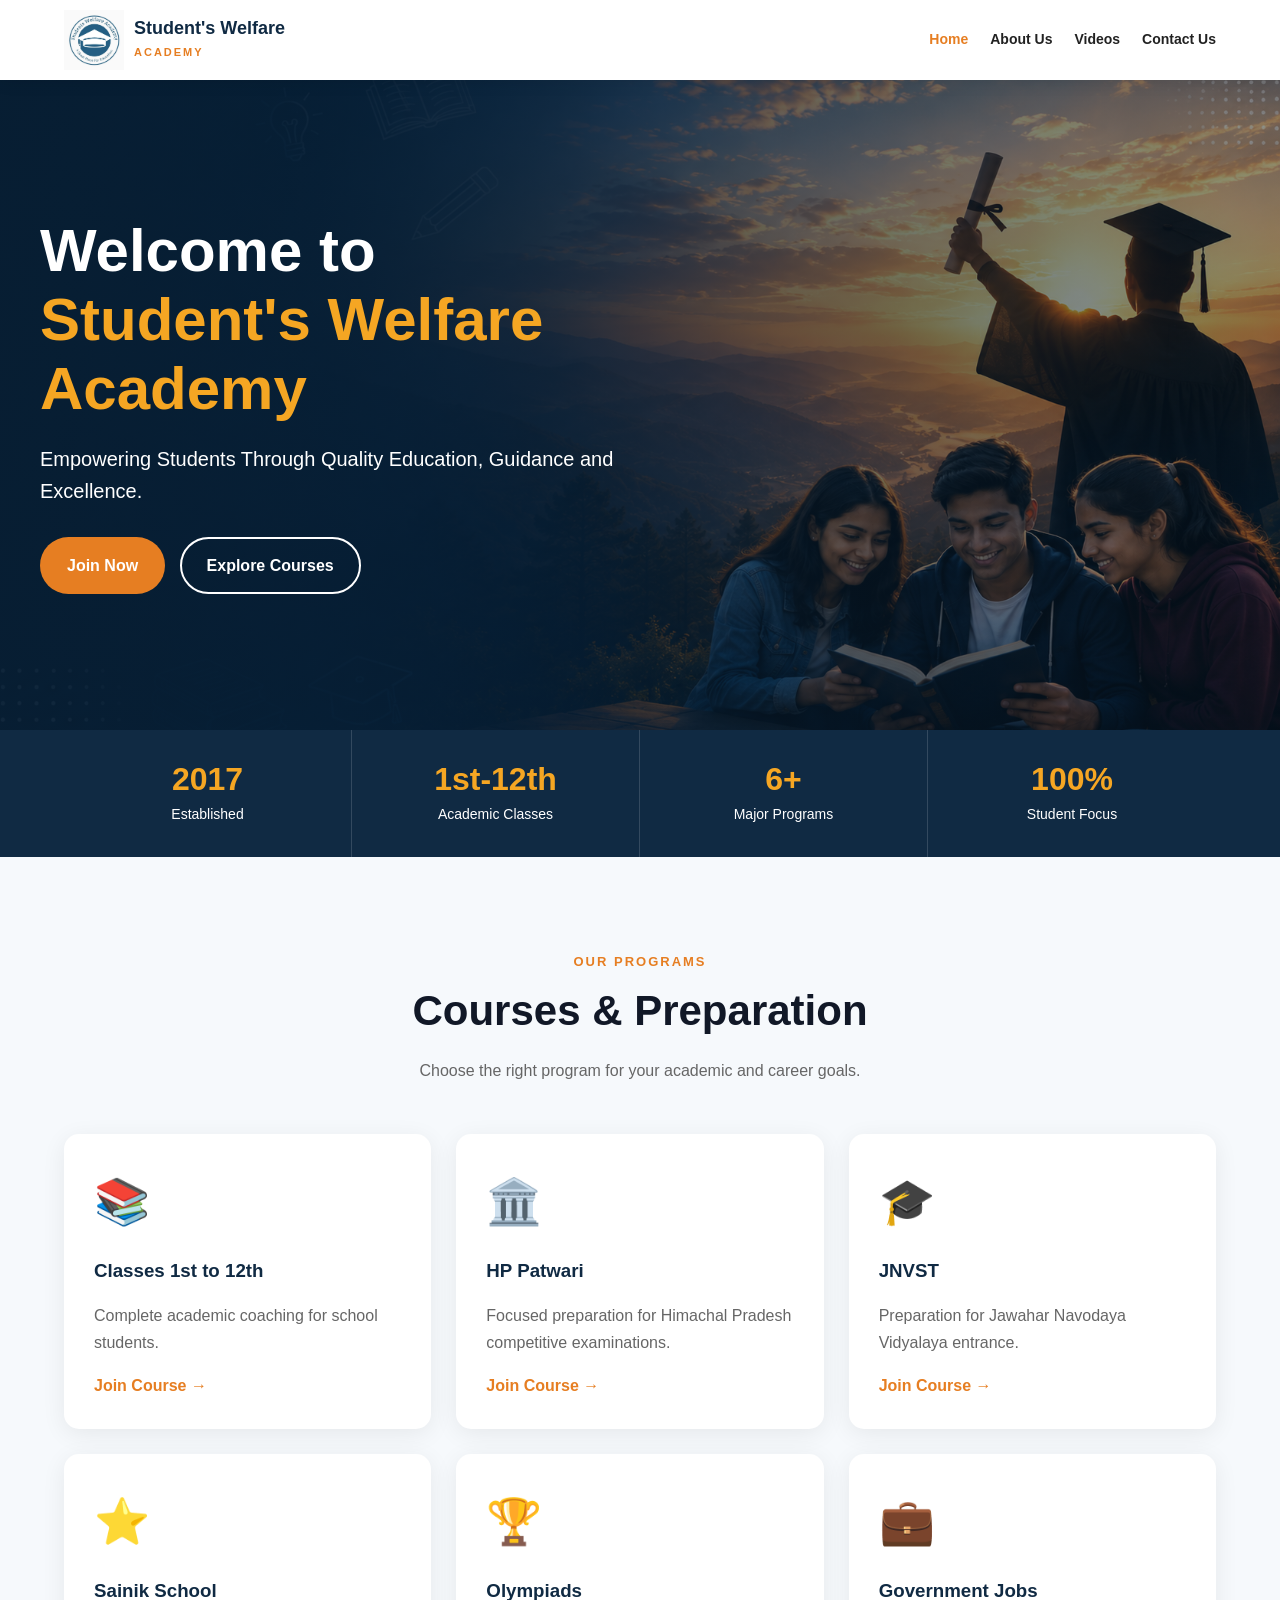
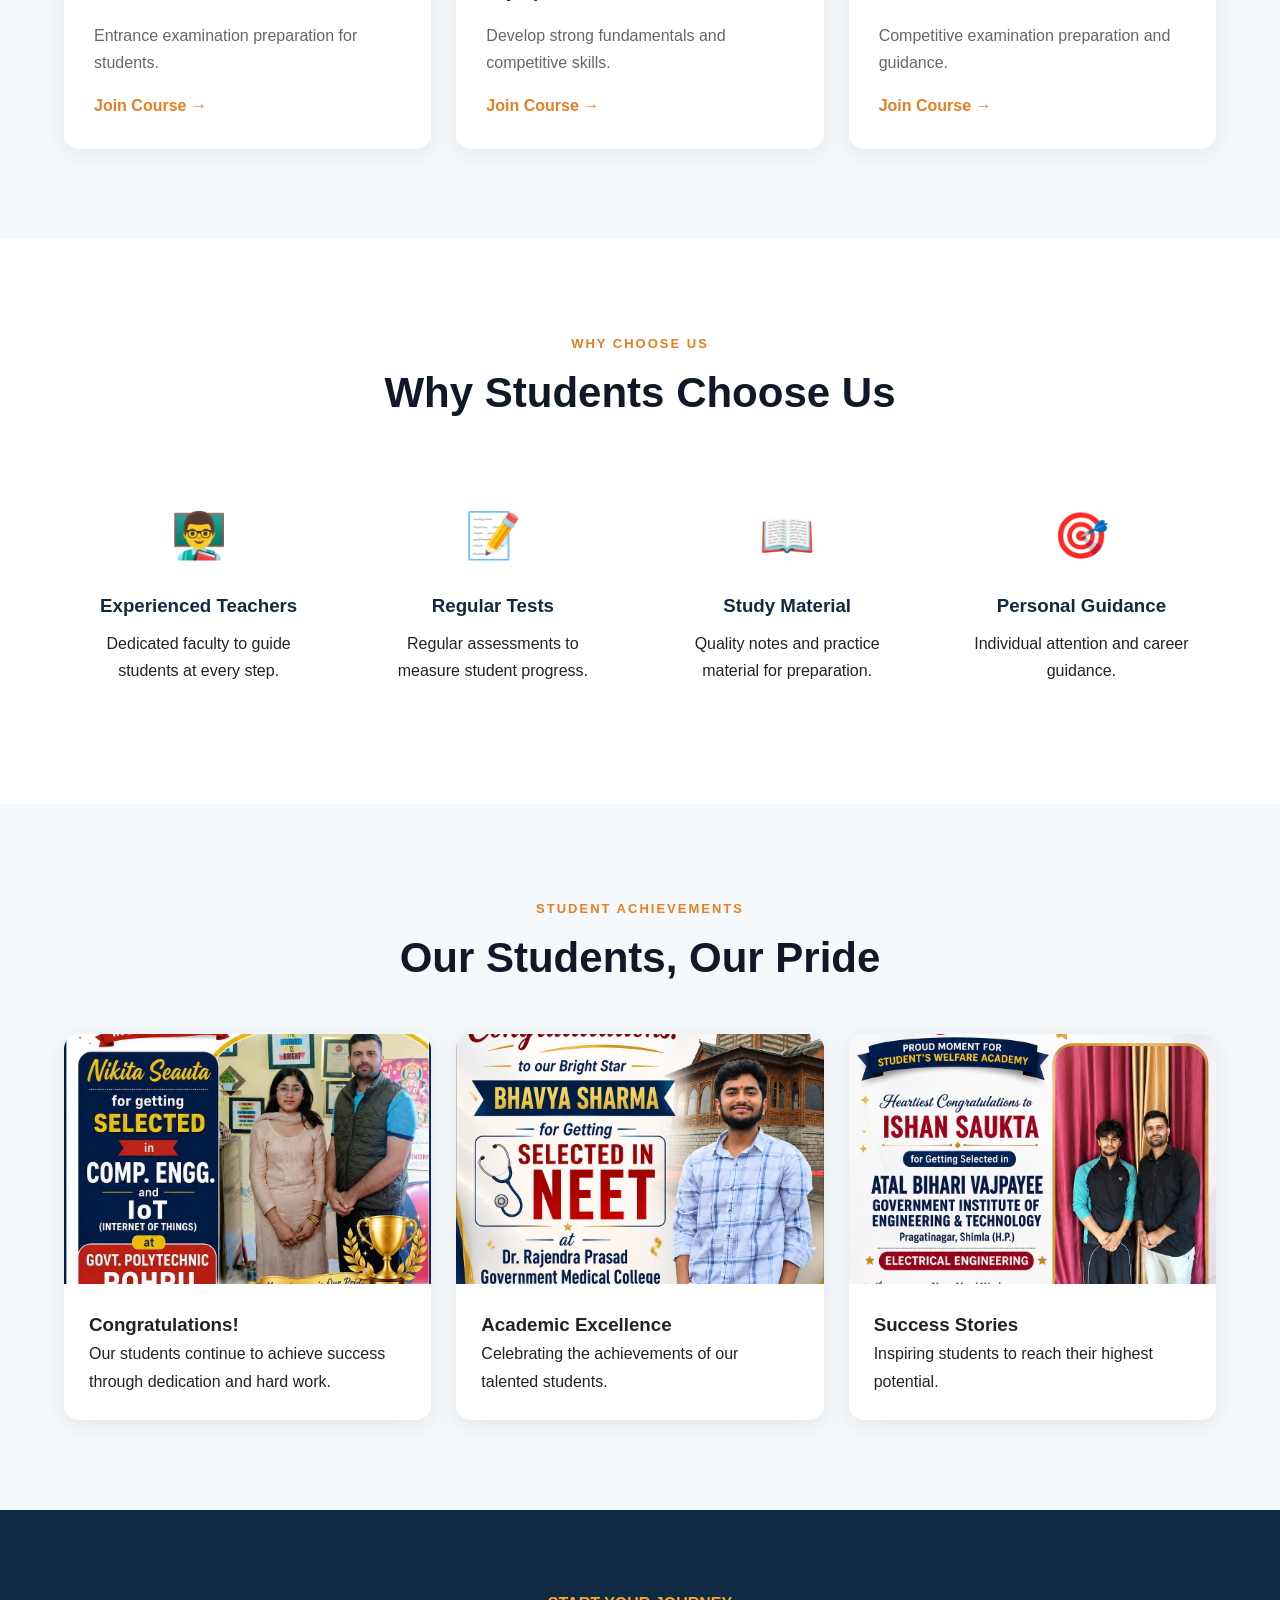
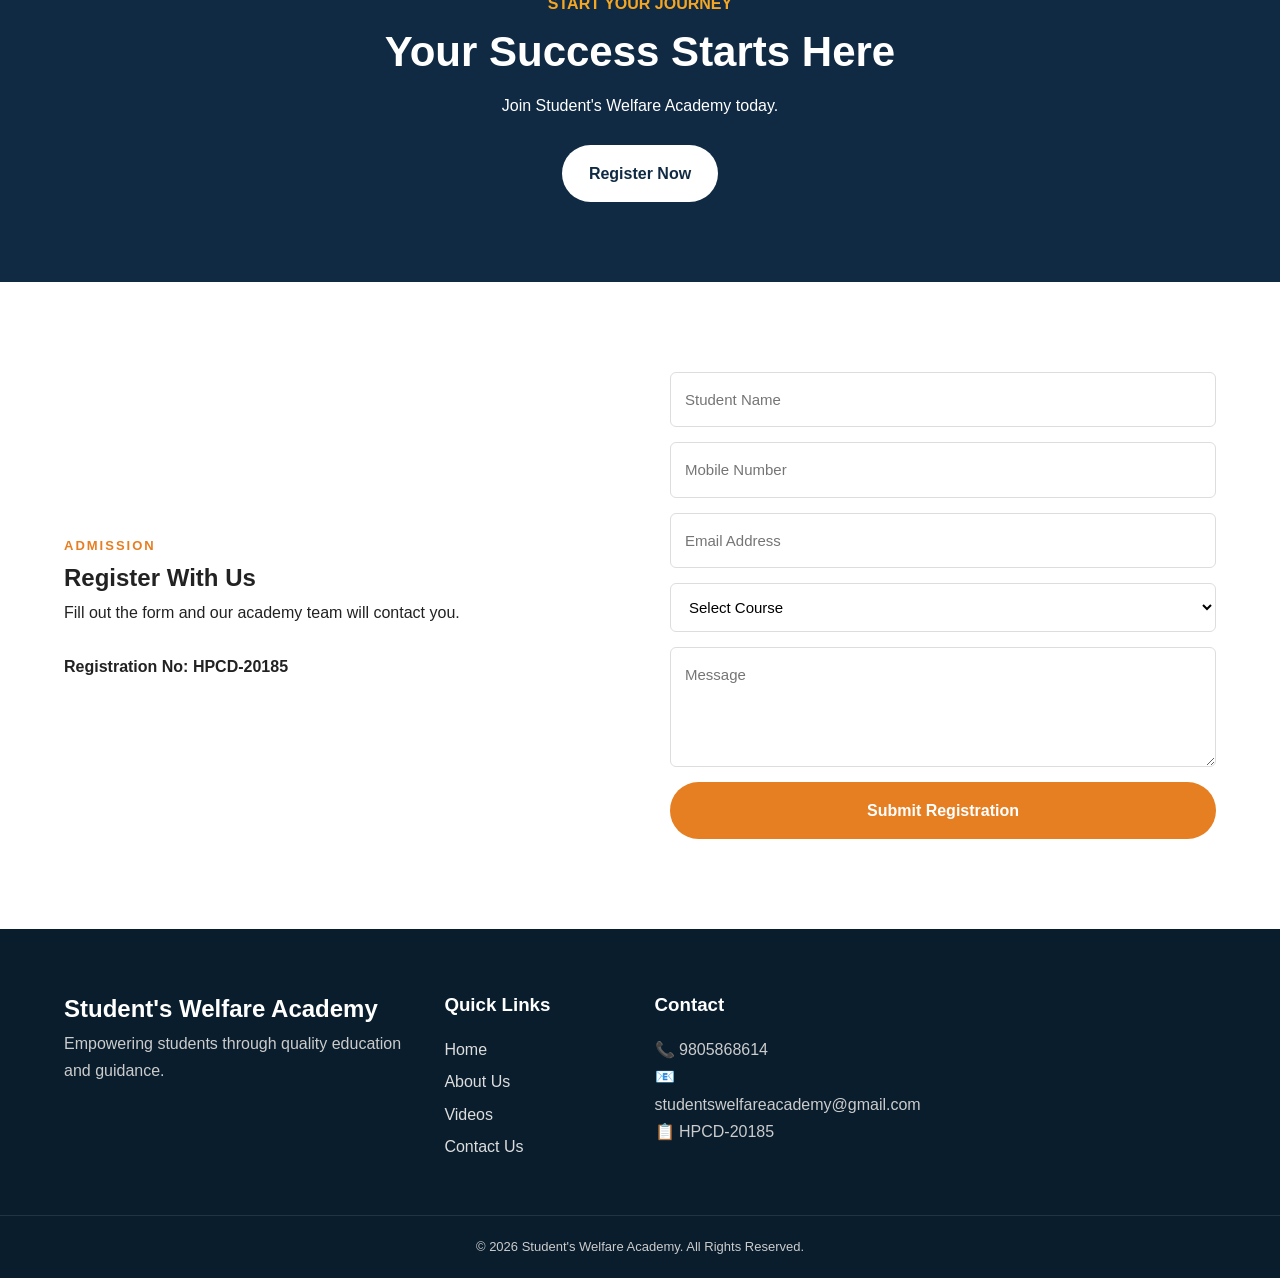
==== commit 7b0fa90d: "Update print statement from 'Hello' to 'Goodbye'" ====
--- a/index.html
+++ b/index.html
@@ -11,13 +11,16 @@
     <title>
         Student's Welfare Academy
     </title>
-    
-    <!-- Website Logo / Favicon -->
-  <link rel="icon" type="image/png" href="Images/logo.png"> 
+
+    <!-- Favicon -->
+    <link rel="icon"
+          type="image/png"
+          href="Images/logo.png">
 
     <meta name="description"
           content="Student's Welfare Academy - Quality Education, Competitive Examination Preparation and Student Guidance">
 
+    <!-- Main CSS -->
     <link rel="stylesheet"
           href="style.css">
 
@@ -27,11 +30,8 @@
 <body>
 
 
-
-
-
 <!-- ==================================================
-     NAVIGATION
+     HEADER / NAVIGATION
 ================================================== -->
 
 <header>
@@ -65,22 +65,22 @@
         </div>
 
 
-
-        <!-- MOBILE MENU -->
-
-        <button class="menu-button"
-                onclick="openMenu()"
-                aria-label="Open navigation menu">
+        <!-- MOBILE MENU BUTTON -->
+
+        <button type="button"
+                class="menu-button"
+                id="menu-button"
+                aria-label="Open navigation menu"
+                aria-expanded="false">
 
             ☰
 
         </button>
 
 
-
-        <!-- ONLY 4 NAVIGATION BUTTONS -->
-
-        <nav id="navigation">
+        <!-- NAVIGATION -->
+
+        <nav id="main-menu">
 
             <a href="index.html"
                class="active">
@@ -108,157 +108,58 @@
 
 
 <!-- ==================================================
-     HERO SECTION
+     HERO
 ================================================== -->
 
 <section class="hero">
 
-    <div class="hero-content">
-
-        
-        <h1>
-            Welcome to<br>
-            <span>Student's Welfare<br>Academy</span>
-        </h1>
-
-        <p>
-            Empowering Students Through Quality Education,
-            Guidance and Excellence.
-        </p>
-
-        <div class="hero-buttons">
-            <a href="#" class="join-btn">Join Now</a>
-            <a href="#" class="explore-btn">Explore Courses</a>
+    <div class="container hero-content">
+
+        <div class="hero-text">
+
+            <h1>
+
+                Welcome to
+
+                <span>
+                    Student's Welfare<br>
+                    Academy
+                </span>
+
+            </h1>
+
+
+            <p>
+                Empowering Students Through Quality Education,
+                Guidance and Excellence.
+            </p>
+
+
+            <div class="hero-buttons">
+
+                <a href="#registration"
+                   class="btn primary">
+
+                    Join Now
+
+                </a>
+
+
+                <a href="#courses"
+                   class="btn secondary">
+
+                    Explore Courses
+
+                </a>
+
+            </div>
+
         </div>
 
     </div>
 
-   
-
 </section>
 
-<style>
-* {
-    margin: 0;
-    padding: 0;
-    box-sizing: border-box;
-}
-
-.hero {
-    min-height: 100vh;
-    position: relative;
-
-    /* BACKGROUND IMAGE */
-    background-image:
-        linear-gradient(
-            90deg,
-            rgba(20, 45, 65, 0.88),
-            rgba(20, 45, 65, 0.35)
-        ),
-        url("Images/hero.png");
-
-    background-size: cover;
-    background-position: center;
-    background-repeat: no-repeat;
-
-    display: flex;
-    align-items: center;
-    padding: 80px 6%;
-    overflow: hidden;
-}
-
-.hero-content {
-    max-width: 850px;
-    color: white;
-}
-
-.admission-badge {
-    display: inline-block;
-    background: #f58220;
-    padding: 15px 24px;
-    border-radius: 40px;
-    font-size: 20px;
-    font-weight: 700;
-    margin-bottom: 30px;
-}
-
-h1 {
-    font-size: clamp(50px, 6vw, 82px);
-    line-height: 1.08;
-    font-weight: 800;
-}
-
-h1 span {
-    color: #ffab19;
-}
-
-.hero p {
-    font-size: 24px;
-    margin-top: 35px;
-    line-height: 1.5;
-}
-
-.hero-buttons {
-    display: flex;
-    gap: 18px;
-    margin-top: 40px;
-}
-
-.hero-buttons a {
-    text-decoration: none;
-    padding: 18px 32px;
-    border-radius: 40px;
-    font-size: 20px;
-    font-weight: 700;
-}
-
-.join-btn {
-    background: #f58220;
-    color: white;
-}
-
-.explore-btn {
-    border: 2px solid white;
-    color: white;
-    background: transparent;
-}
-
-
-/* MOBILE */
-@media (max-width: 768px) {
-
-    .hero {
-        min-height: 100vh;
-        padding: 60px 25px;
-        background-position: center;
-    }
-
-    h1 {
-        font-size: 48px;
-    }
-
-    .hero p {
-        font-size: 18px;
-    }
-
-    .hero-buttons {
-        flex-direction: column;
-        width: fit-content;
-    }
-
-    .hero-buttons a {
-        font-size: 17px;
-        padding: 15px 25px;
-    }
-
-    .admission-badge {
-        font-size: 16px;
-        padding: 12px 18px;
-    }
-
-    
-}
-</style>
 
 
 <!-- ==================================================
@@ -345,7 +246,7 @@
             </span>
 
             <h2>
-                Courses & Preparation
+                Courses &amp; Preparation
             </h2>
 
             <p>
@@ -354,7 +255,6 @@
             </p>
 
         </div>
-
 
 
         <div class="course-grid">
@@ -382,7 +282,6 @@
                 </a>
 
             </div>
-
 
 
             <!-- COURSE 2 -->
@@ -410,7 +309,6 @@
             </div>
 
 
-
             <!-- COURSE 3 -->
 
             <div class="course-card">
@@ -435,7 +333,6 @@
             </div>
 
 
-
             <!-- COURSE 4 -->
 
             <div class="course-card">
@@ -460,7 +357,6 @@
             </div>
 
 
-
             <!-- COURSE 5 -->
 
             <div class="course-card">
@@ -485,7 +381,6 @@
             </div>
 
 
-
             <!-- COURSE 6 -->
 
             <div class="course-card">
@@ -540,7 +435,6 @@
         </div>
 
 
-
         <div class="features">
 
 
@@ -562,7 +456,6 @@
             </div>
 
 
-
             <div class="feature">
 
                 <div>
@@ -581,7 +474,6 @@
             </div>
 
 
-
             <div class="feature">
 
                 <div>
@@ -600,7 +492,6 @@
             </div>
 
 
-
             <div class="feature">
 
                 <div>
@@ -648,7 +539,6 @@
             </h2>
 
         </div>
-
 
 
         <div class="achievement-grid">
@@ -676,7 +566,6 @@
             </div>
 
 
-
             <div class="achievement-card">
 
                 <img src="Images/student2.png"
@@ -698,7 +587,6 @@
             </div>
 
 
-
             <div class="achievement-card">
 
                 <img src="Images/student3.png"
@@ -761,10 +649,6 @@
 
 
 
-
-
-
-
 <!-- ==================================================
      REGISTRATION
 ================================================== -->
@@ -775,6 +659,8 @@
     <div class="container registration-container">
 
 
+        <!-- REGISTRATION INFORMATION -->
+
         <div>
 
             <span class="section-title">
@@ -799,15 +685,17 @@
         </div>
 
 
+        <!-- FORM -->
 
         <form class="registration-form"
-              onsubmit="submitForm(event)">
+              id="registration-form">
 
 
             <input
                 type="text"
                 name="student_name"
                 placeholder="Student Name"
+                autocomplete="name"
                 required>
 
 
@@ -815,13 +703,15 @@
                 type="tel"
                 name="mobile"
                 placeholder="Mobile Number"
+                autocomplete="tel"
                 required>
 
 
             <input
                 type="email"
                 name="email"
-                placeholder="Email Address">
+                placeholder="Email Address"
+                autocomplete="email">
 
 
             <select name="course"
@@ -831,27 +721,27 @@
                     Select Course
                 </option>
 
-                <option>
+                <option value="Classes 1st to 12th">
                     Classes 1st to 12th
                 </option>
 
-                <option>
+                <option value="HP Patwari">
                     HP Patwari
                 </option>
 
-                <option>
+                <option value="JNVST">
                     JNVST
                 </option>
 
-                <option>
+                <option value="Sainik School">
                     Sainik School
                 </option>
 
-                <option>
+                <option value="Olympiads">
                     Olympiads
                 </option>
 
-                <option>
+                <option value="Government Jobs">
                     Government Jobs
                 </option>
 
@@ -903,7 +793,6 @@
         </div>
 
 
-
         <!-- QUICK LINKS -->
 
         <div>
@@ -931,7 +820,6 @@
         </div>
 
 
-
         <!-- CONTACT -->
 
         <div>
@@ -955,12 +843,7 @@
         </div>
 
 
-
-        
-
-
     </div>
-
 
 
     <!-- COPYRIGHT -->
@@ -973,9 +856,6 @@
     </div>
 
 </footer>
-
-
-
 
 
 
@@ -983,10 +863,136 @@
      JAVASCRIPT
 ================================================== -->
 
-<script src="script.js"></script>
+<script>
+
+document.addEventListener("DOMContentLoaded", function () {
+
+    /* ==============================================
+       MOBILE MENU
+    ============================================== */
+
+    const menuButton =
+        document.getElementById("menu-button");
+
+    const mainMenu =
+        document.getElementById("main-menu");
+
+
+    if (menuButton && mainMenu) {
+
+        menuButton.addEventListener("click", function () {
+
+            mainMenu.classList.toggle("active");
+
+            const isOpen =
+                mainMenu.classList.contains("active");
+
+            menuButton.setAttribute(
+                "aria-expanded",
+                isOpen
+            );
+
+            menuButton.innerHTML =
+                isOpen ? "✕" : "☰";
+
+        });
+
+
+        /* Close menu after clicking a link */
+
+        const menuLinks =
+            mainMenu.querySelectorAll("a");
+
+        menuLinks.forEach(function (link) {
+
+            link.addEventListener("click", function () {
+
+                mainMenu.classList.remove("active");
+
+                menuButton.setAttribute(
+                    "aria-expanded",
+                    "false"
+                );
+
+                menuButton.innerHTML = "☰";
+
+            });
+
+        });
+
+    }
+
+
+    /* ==============================================
+       REGISTRATION FORM
+    ============================================== */
+
+    const form =
+        document.getElementById("registration-form");
+
+
+    if (form) {
+
+        form.addEventListener("submit", function (event) {
+
+            event.preventDefault();
+
+            const studentName =
+                form.elements["student_name"].value.trim();
+
+            if (!studentName) {
+
+                alert("Please enter the student name.");
+
+                return;
+
+            }
+
+            alert(
+                "Thank you, " +
+                studentName +
+                "! Your registration details have been submitted."
+            );
+
+            form.reset();
+
+        });
+
+    }
+
+
+    /* ==============================================
+       CLOSE MOBILE MENU WHEN RESIZING
+    ============================================== */
+
+    window.addEventListener("resize", function () {
+
+        if (window.innerWidth > 900) {
+
+            if (mainMenu) {
+                mainMenu.classList.remove("active");
+            }
+
+            if (menuButton) {
+
+                menuButton.setAttribute(
+                    "aria-expanded",
+                    "false"
+                );
+
+                menuButton.innerHTML = "☰";
+
+            }
+
+        }
+
+    });
+
+});
+
+</script>
 
 
 </body>
 
 </html>
-```
--- a/style.css
+++ b/style.css
@@ -163,19 +163,98 @@
 }
 
 
-/* Mobile menu button */
-
-.menu-button {
-    display: none;
-    border: none;
-    background: transparent;
-    color: #102a43;
-    font-size: 28px;
-    cursor: pointer;
-    padding: 5px;
-}
-
-
+/* =========================================================
+   MOBILE MENU - FINAL FIX
+========================================================= */
+
+@media (max-width: 900px) {
+
+    .navbar {
+        position: relative;
+    }
+
+    .menu-button {
+        display: block;
+        background: transparent;
+        border: none;
+        color: #102a43;
+        font-size: 30px;
+        line-height: 1;
+        cursor: pointer;
+        padding: 8px;
+        z-index: 1100;
+    }
+
+    nav#main-menu {
+        display: none;
+
+        position: absolute;
+        top: 100%;
+        left: 0;
+        right: 0;
+
+        width: 100%;
+
+        background: #ffffff;
+
+        flex-direction: column;
+        align-items: stretch;
+
+        gap: 0;
+
+        padding: 10px 20px;
+
+        box-shadow: 0 8px 20px rgba(0, 0, 0, 0.12);
+
+        z-index: 1001;
+    }
+
+    nav#main-menu.active {
+        display: flex;
+    }
+
+    nav#main-menu a {
+        display: block;
+        width: 100%;
+
+        padding: 14px 5px;
+
+        color: #222;
+        font-size: 15px;
+
+        border-bottom: 1px solid #eeeeee;
+    }
+
+    nav#main-menu a:last-child {
+        border-bottom: none;
+    }
+
+    nav#main-menu a:hover,
+    nav#main-menu a.active {
+        color: #e67e22;
+    }
+
+    nav#main-menu .nav-register {
+        text-align: center;
+        margin: 8px 0;
+        border-radius: 25px;
+    }
+}
+
+
+/* Desktop */
+
+@media (min-width: 901px) {
+
+    .menu-button {
+        display: none;
+    }
+
+    nav#main-menu {
+        display: flex;
+    }
+
+}
 /* =========================================================
    HERO
 ========================================================= */
@@ -707,36 +786,125 @@
 
 
 /* =========================================================
-   CONTACT
+   CONTACT SECTION - FIXED
+========================================================= */
+/* =========================================================
+   CONTACT SECTION - TEXT VISIBILITY FIX
 ========================================================= */
 
 .contact-section {
-    padding: 80px 0;
     background: #f6f9fc;
-}
-
-.contact-grid {
-    display: grid;
-    grid-template-columns: repeat(4, minmax(0, 1fr));
-    gap: 20px;
-}
-
-.contact-card {
-    background: #fff;
+    color: #111827;
+}
+
+.contact-section .footer-contact,
+.contact-section .footer-contact-item {
+    color: #111827;
+}
+
+.contact-section .footer-contact-item {
+    display: flex;
+    align-items: center;
+    gap: 12px;
+    margin-bottom: 15px;
+}
+
+.contact-section .footer-contact-item .icon {
+    width: 28px;
+    flex-shrink: 0;
     text-align: center;
-    padding: 30px 15px;
-    border-radius: 15px;
-    box-shadow: 0 5px 20px rgba(0, 0, 0, 0.05);
-}
-
-.contact-card > div {
-    font-size: 35px;
-    margin-bottom: 10px;
-}
-
-.contact-card h3 {
-    color: #102a43;
-    margin-bottom: 5px;
+    font-size: 20px;
+}
+
+.contact-section .footer-contact-item .contact-text {
+    color: #111827;
+    font-size: 17px;
+    font-weight: 500;
+}
+
+.contact-section .footer-contact-item a {
+    color: #111827;
+}
+
+.contact-section .footer-contact-item a:hover {
+    color: #e67e22;
+}
+
+
+/* =========================================================
+   FOOTER CONTACT - FIXED
+========================================================= */
+
+.footer-contact {
+    display: flex;
+    flex-direction: column;
+    gap: 12px;
+}
+
+.footer-contact-item {
+    display: flex;
+    align-items: flex-start;
+    gap: 10px;
+    color: #fff;
+    line-height: 1.5;
+}
+
+.footer-contact-item .icon {
+    flex: 0 0 24px;
+    width: 24px;
+    text-align: center;
+    font-size: 18px;
+}
+
+.footer-contact-item .contact-text {
+    flex: 1;
+    min-width: 0;
+    word-break: break-word;
+}
+
+.footer-contact-item a {
+    color: #fff;
+}
+
+.footer-contact-item a:hover {
+    color: #f5a623;
+}
+
+
+/* =========================================================
+   MOBILE CONTACT
+========================================================= */
+
+@media (max-width: 1000px) {
+
+    .contact-grid {
+        grid-template-columns: repeat(2, minmax(0, 1fr));
+    }
+
+}
+
+
+@media (max-width: 600px) {
+
+    .contact-grid {
+        grid-template-columns: 1fr;
+        gap: 18px;
+    }
+
+    .contact-card {
+        min-height: 190px;
+        padding: 30px 15px;
+    }
+
+    .contact-card h3 {
+        font-size: 21px;
+    }
+
+    .contact-card p,
+    .contact-card a {
+        font-size: 16px;
+    }
+
 }
 
 
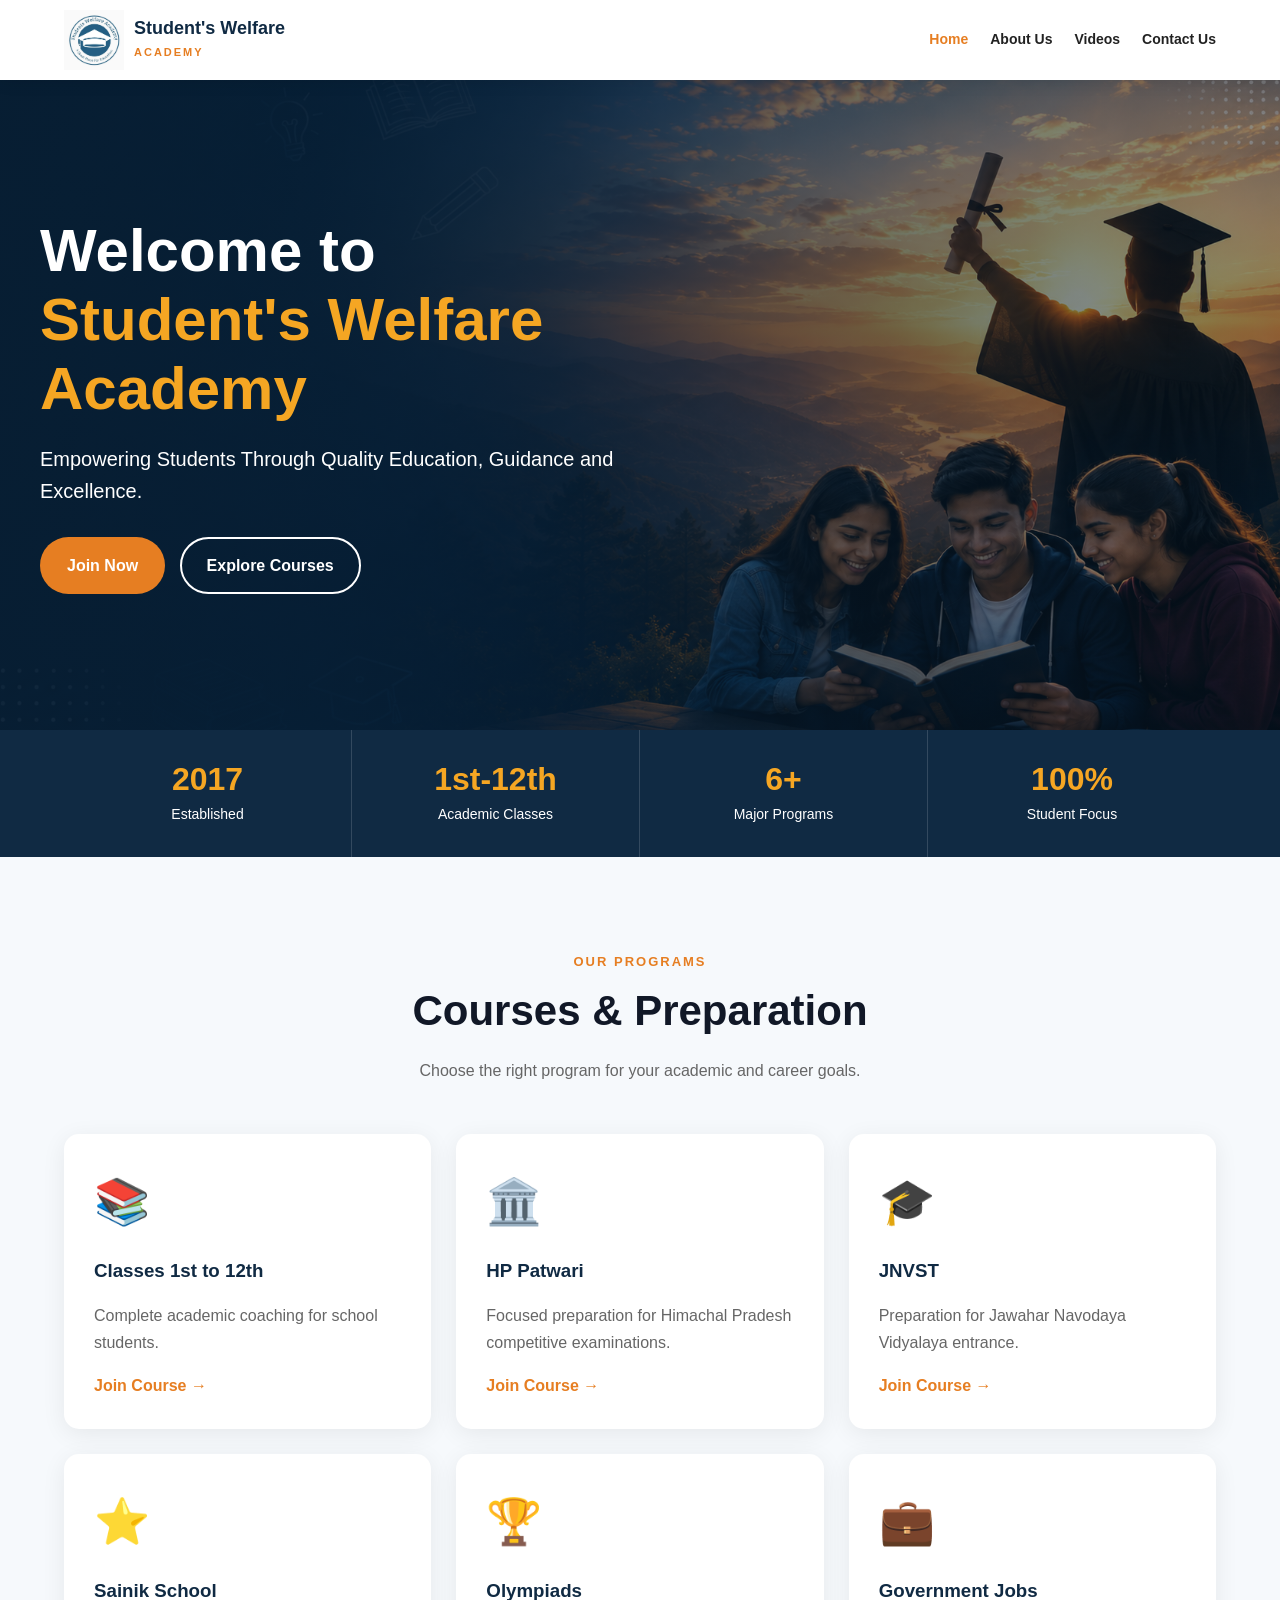
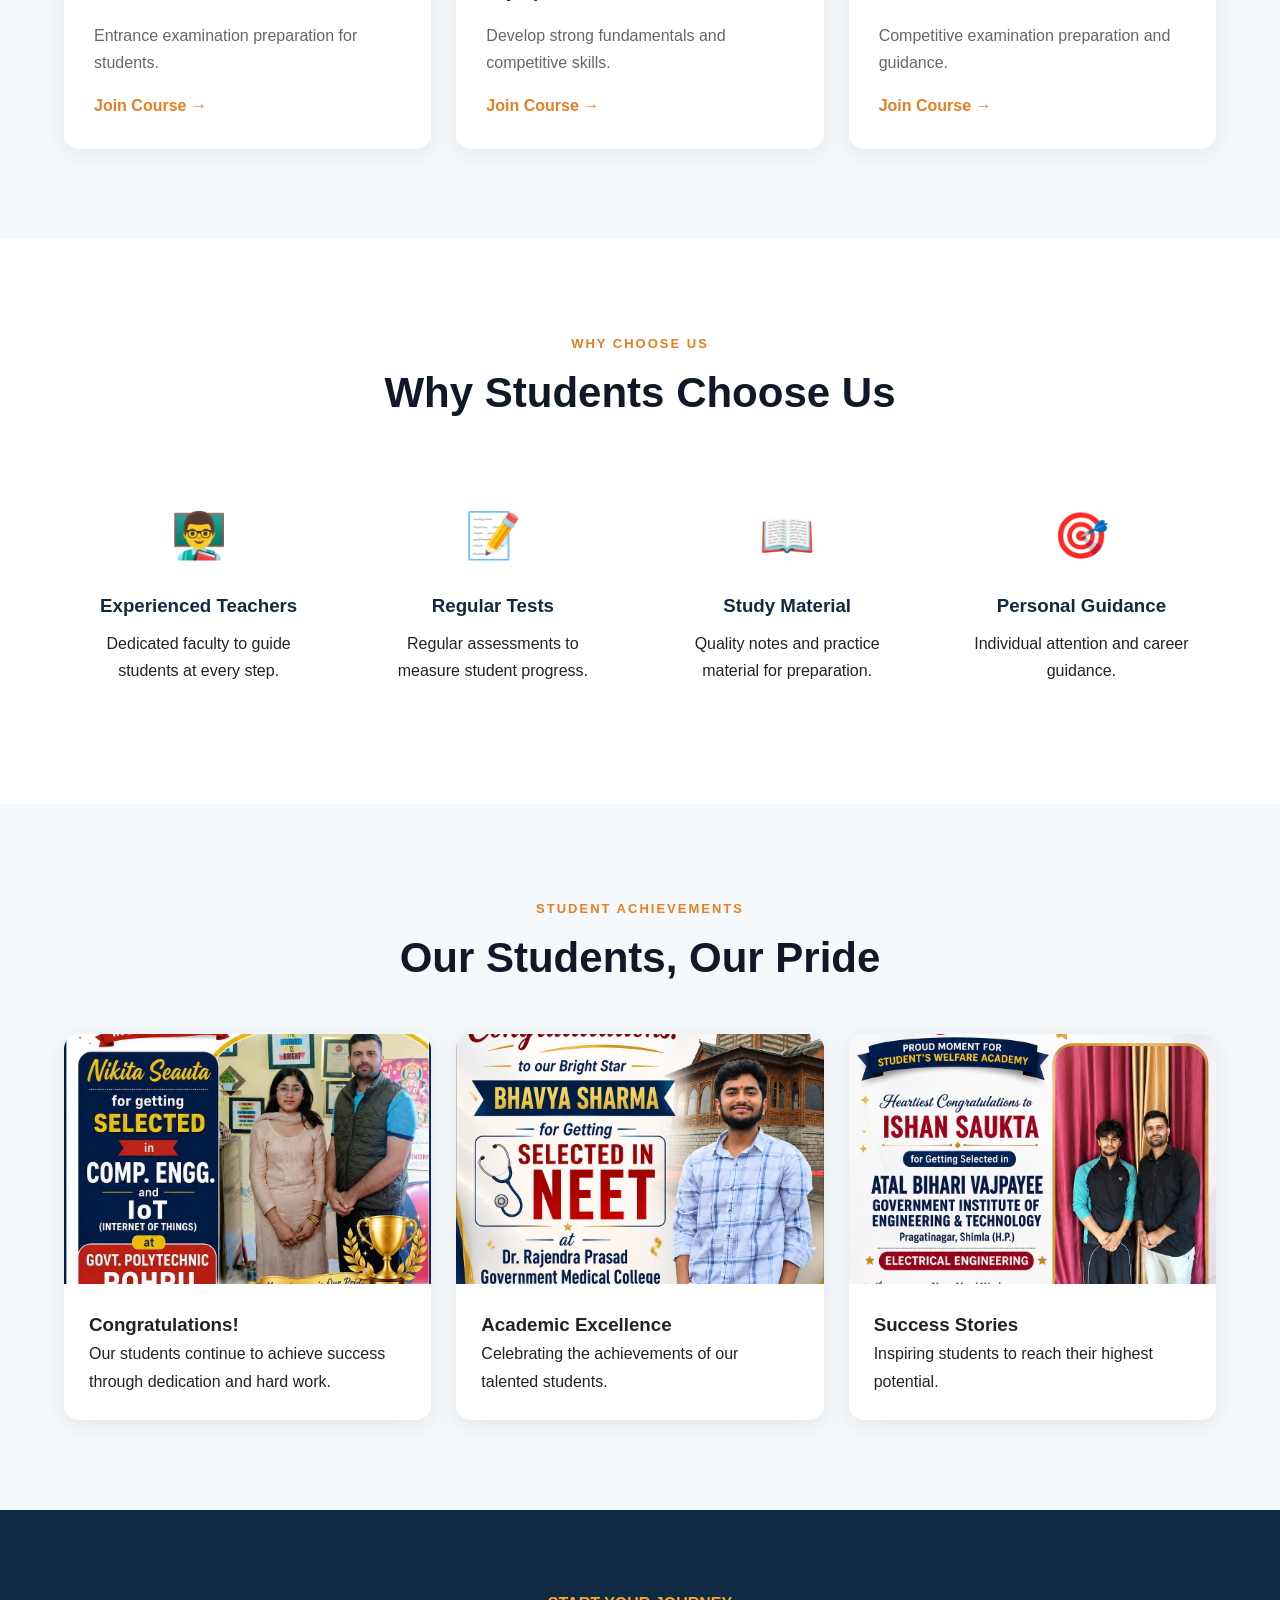
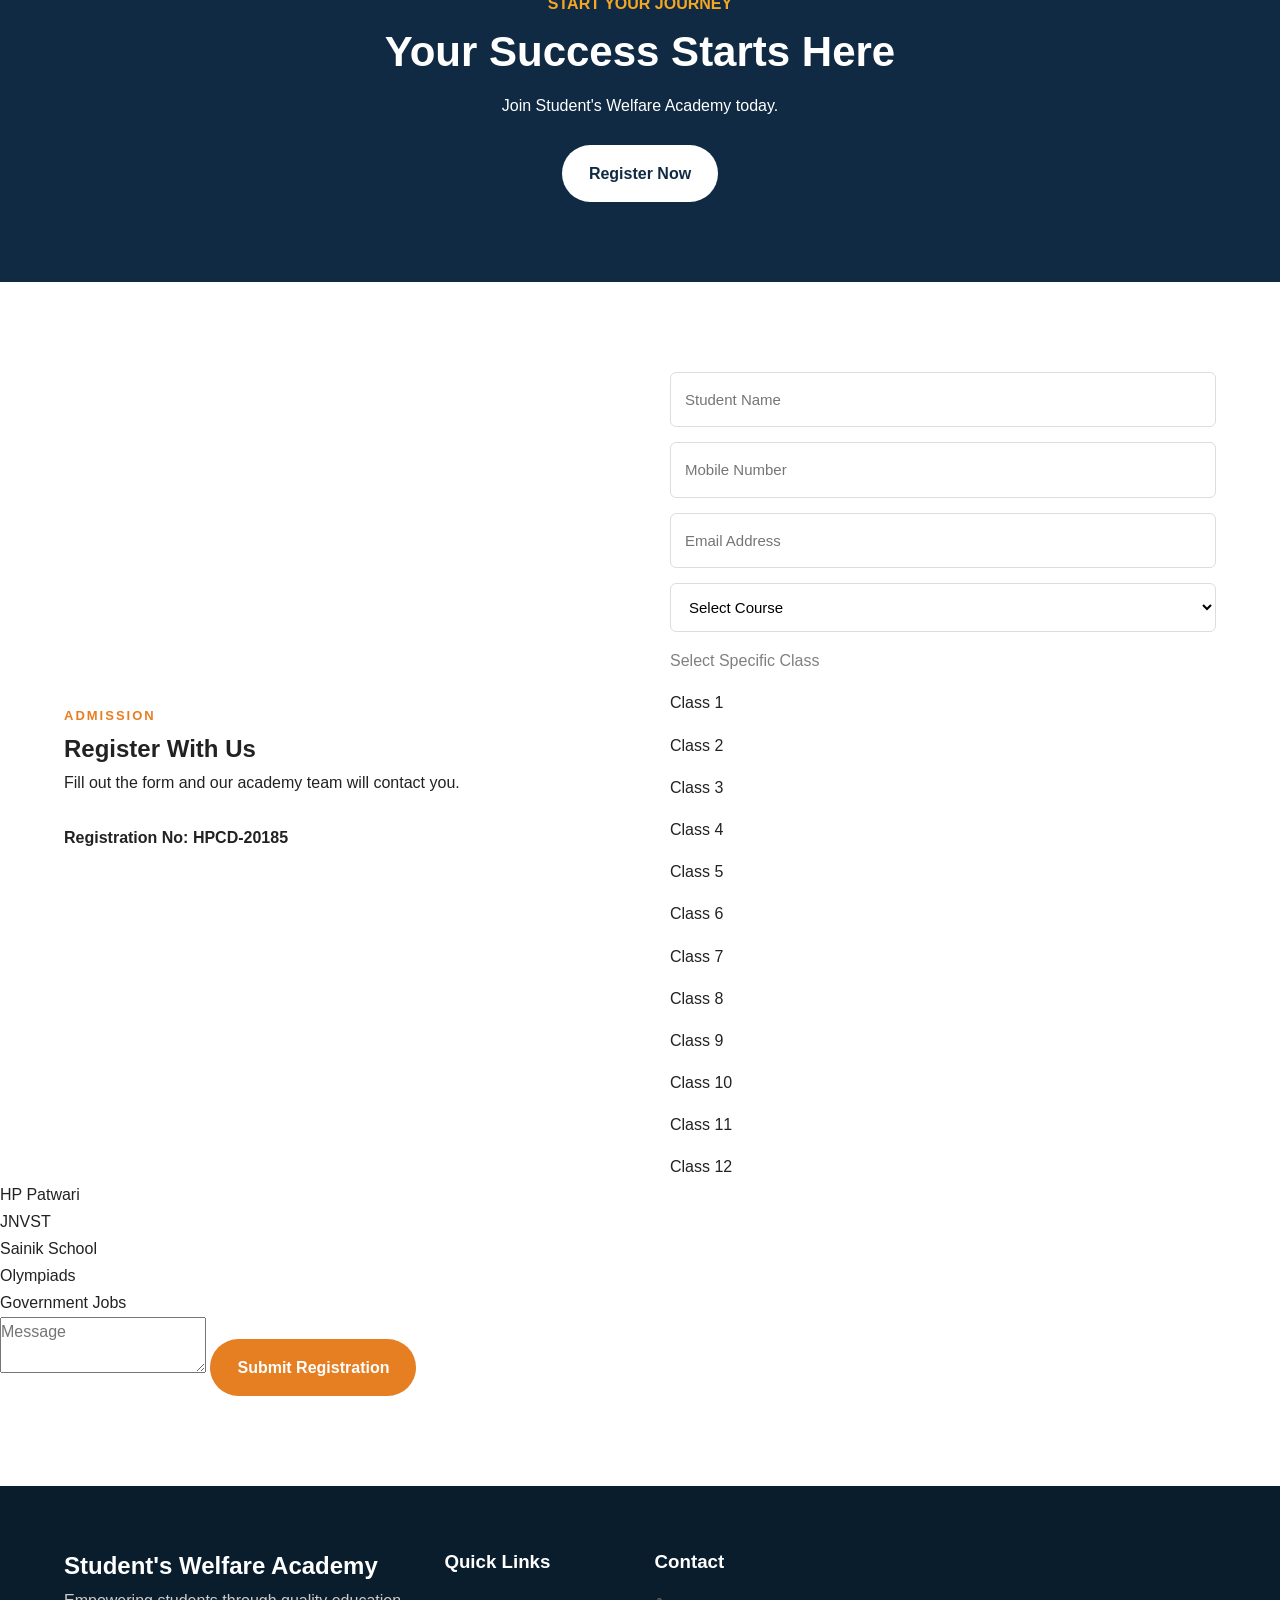
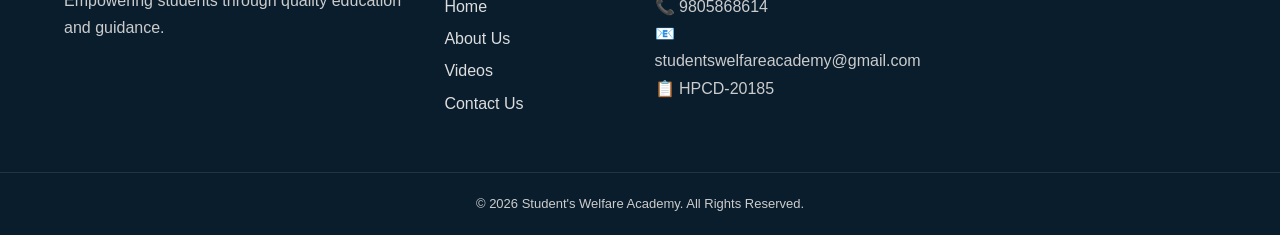
==== commit cfddabe5: "Update index.html" ====
--- a/index.html
+++ b/index.html
@@ -721,9 +721,68 @@
                     Select Course
                 </option>
 
-                <option value="Classes 1st to 12th">
-                    Classes 1st to 12th
-                </option>
+                <<div class="form-group"
+     id="specificClassGroup"
+     style="display: none;">
+
+    <select id="specificClass"
+            name="specific_class">
+
+        <option value="" disabled selected>
+            Select Specific Class
+        </option>
+
+        <option value="Class 1">
+            Class 1
+        </option>
+
+        <option value="Class 2">
+            Class 2
+        </option>
+
+        <option value="Class 3">
+            Class 3
+        </option>
+
+        <option value="Class 4">
+            Class 4
+        </option>
+
+        <option value="Class 5">
+            Class 5
+        </option>
+
+        <option value="Class 6">
+            Class 6
+        </option>
+
+        <option value="Class 7">
+            Class 7
+        </option>
+
+        <option value="Class 8">
+            Class 8
+        </option>
+
+        <option value="Class 9">
+            Class 9
+        </option>
+
+        <option value="Class 10">
+            Class 10
+        </option>
+
+        <option value="Class 11">
+            Class 11
+        </option>
+
+        <option value="Class 12">
+            Class 12
+        </option>
+
+    </select>
+
+</div>
 
                 <option value="HP Patwari">
                     HP Patwari
--- a/style.css
+++ b/style.css
@@ -785,51 +785,248 @@
 }
 
 
-/* =========================================================
-   CONTACT SECTION - FIXED
-========================================================= */
-/* =========================================================
-   CONTACT SECTION - TEXT VISIBILITY FIX
-========================================================= */
+ /* ==================================================
+    CONTACT SECTION
+================================================== */
 
 .contact-section {
-    background: #f6f9fc;
-    color: #111827;
-}
-
-.contact-section .footer-contact,
-.contact-section .footer-contact-item {
-    color: #111827;
-}
-
-.contact-section .footer-contact-item {
+    padding: 80px 0;
+    background: #f5f8fc;
+}
+
+
+/* ==================================================
+   CONTACT HEADING
+================================================== */
+
+.contact-section .section-heading {
+    text-align: center;
+    max-width: 850px;
+    margin: 0 auto 50px;
+}
+
+.contact-section .section-heading h2 {
+    font-size: 42px;
+    margin: 12px 0 18px;
+    color: #071b3a;
+}
+
+.contact-section .section-heading p {
+    font-size: 17px;
+    line-height: 1.7;
+    color: #53657d;
+    margin: 0 auto;
+}
+
+
+/* ==================================================
+   CONTACT GRID
+================================================== */
+
+.contact-grid {
+    display: grid;
+
+    grid-template-columns:
+        repeat(4, minmax(0, 1fr));
+
+    gap: 25px;
+
+    width: 100%;
+}
+
+
+/* ==================================================
+   CONTACT CARD
+================================================== */
+
+.contact-card {
+    background: #ffffff;
+
+    padding: 35px 25px;
+
+    min-height: 250px;
+
+    border-radius: 15px;
+
+    text-align: center;
+
     display: flex;
+
+    flex-direction: column;
+
     align-items: center;
-    gap: 12px;
-    margin-bottom: 15px;
-}
-
-.contact-section .footer-contact-item .icon {
-    width: 28px;
-    flex-shrink: 0;
-    text-align: center;
-    font-size: 20px;
-}
-
-.contact-section .footer-contact-item .contact-text {
-    color: #111827;
-    font-size: 17px;
-    font-weight: 500;
-}
-
-.contact-section .footer-contact-item a {
-    color: #111827;
-}
-
-.contact-section .footer-contact-item a:hover {
-    color: #e67e22;
-}
-
+
+    justify-content: flex-start;
+
+    box-sizing: border-box;
+
+    border: 1px solid #e3eaf2;
+
+    box-shadow:
+        0 8px 25px rgba(0, 0, 0, 0.08);
+
+    transition:
+        transform 0.3s ease,
+        box-shadow 0.3s ease;
+}
+
+
+/* ==================================================
+   CARD HOVER
+================================================== */
+
+.contact-card:hover {
+    transform: translateY(-7px);
+
+    box-shadow:
+        0 15px 35px rgba(0, 0, 0, 0.12);
+}
+
+
+/* ==================================================
+   CONTACT ICON
+================================================== */
+
+.contact-icon {
+    width: 65px;
+
+    height: 65px;
+
+    display: flex;
+
+    align-items: center;
+
+    justify-content: center;
+
+    border-radius: 50%;
+
+    background: #eef4ff;
+
+    font-size: 30px;
+
+    margin-bottom: 18px;
+}
+
+
+/* ==================================================
+   CARD TITLE
+================================================== */
+
+.contact-card h3 {
+    font-size: 21px;
+
+    margin: 0 0 10px;
+
+    color: #071b3a;
+}
+
+
+/* ==================================================
+   CARD TEXT
+================================================== */
+
+.contact-card p {
+    font-size: 15px;
+
+    line-height: 1.6;
+
+    color: #53657d;
+
+    margin: 0 0 18px;
+
+    word-break: break-word;
+}
+
+
+/* ==================================================
+   CONTACT BUTTON
+================================================== */
+
+.contact-button {
+    display: inline-block;
+
+    margin-top: auto;
+
+    padding: 10px 22px;
+
+    border-radius: 6px;
+
+    text-decoration: none;
+
+    font-size: 14px;
+
+    font-weight: 600;
+
+    background: #071b3a;
+
+    color: #ffffff;
+
+    transition:
+        background 0.3s ease,
+        transform 0.3s ease;
+}
+
+.contact-button:hover {
+    background: #123d70;
+
+    transform: translateY(-2px);
+}
+
+
+/* ==================================================
+   TABLET
+================================================== */
+
+@media (max-width: 1000px) {
+
+    .contact-grid {
+        grid-template-columns:
+            repeat(2, minmax(0, 1fr));
+    }
+
+}
+
+
+/* ==================================================
+   MOBILE
+================================================== */
+
+@media (max-width: 600px) {
+
+    .contact-section {
+        padding: 55px 15px;
+    }
+
+
+    .contact-section .section-heading {
+        margin-bottom: 35px;
+    }
+
+
+    .contact-section .section-heading h2 {
+        font-size: 30px;
+    }
+
+
+    .contact-section .section-heading p {
+        font-size: 15px;
+    }
+
+
+    .contact-grid {
+        grid-template-columns: 1fr;
+
+        gap: 18px;
+    }
+
+
+    .contact-card {
+        min-height: 230px;
+
+        padding: 30px 20px;
+    }
+
+}
 
 /* =========================================================
    FOOTER CONTACT - FIXED
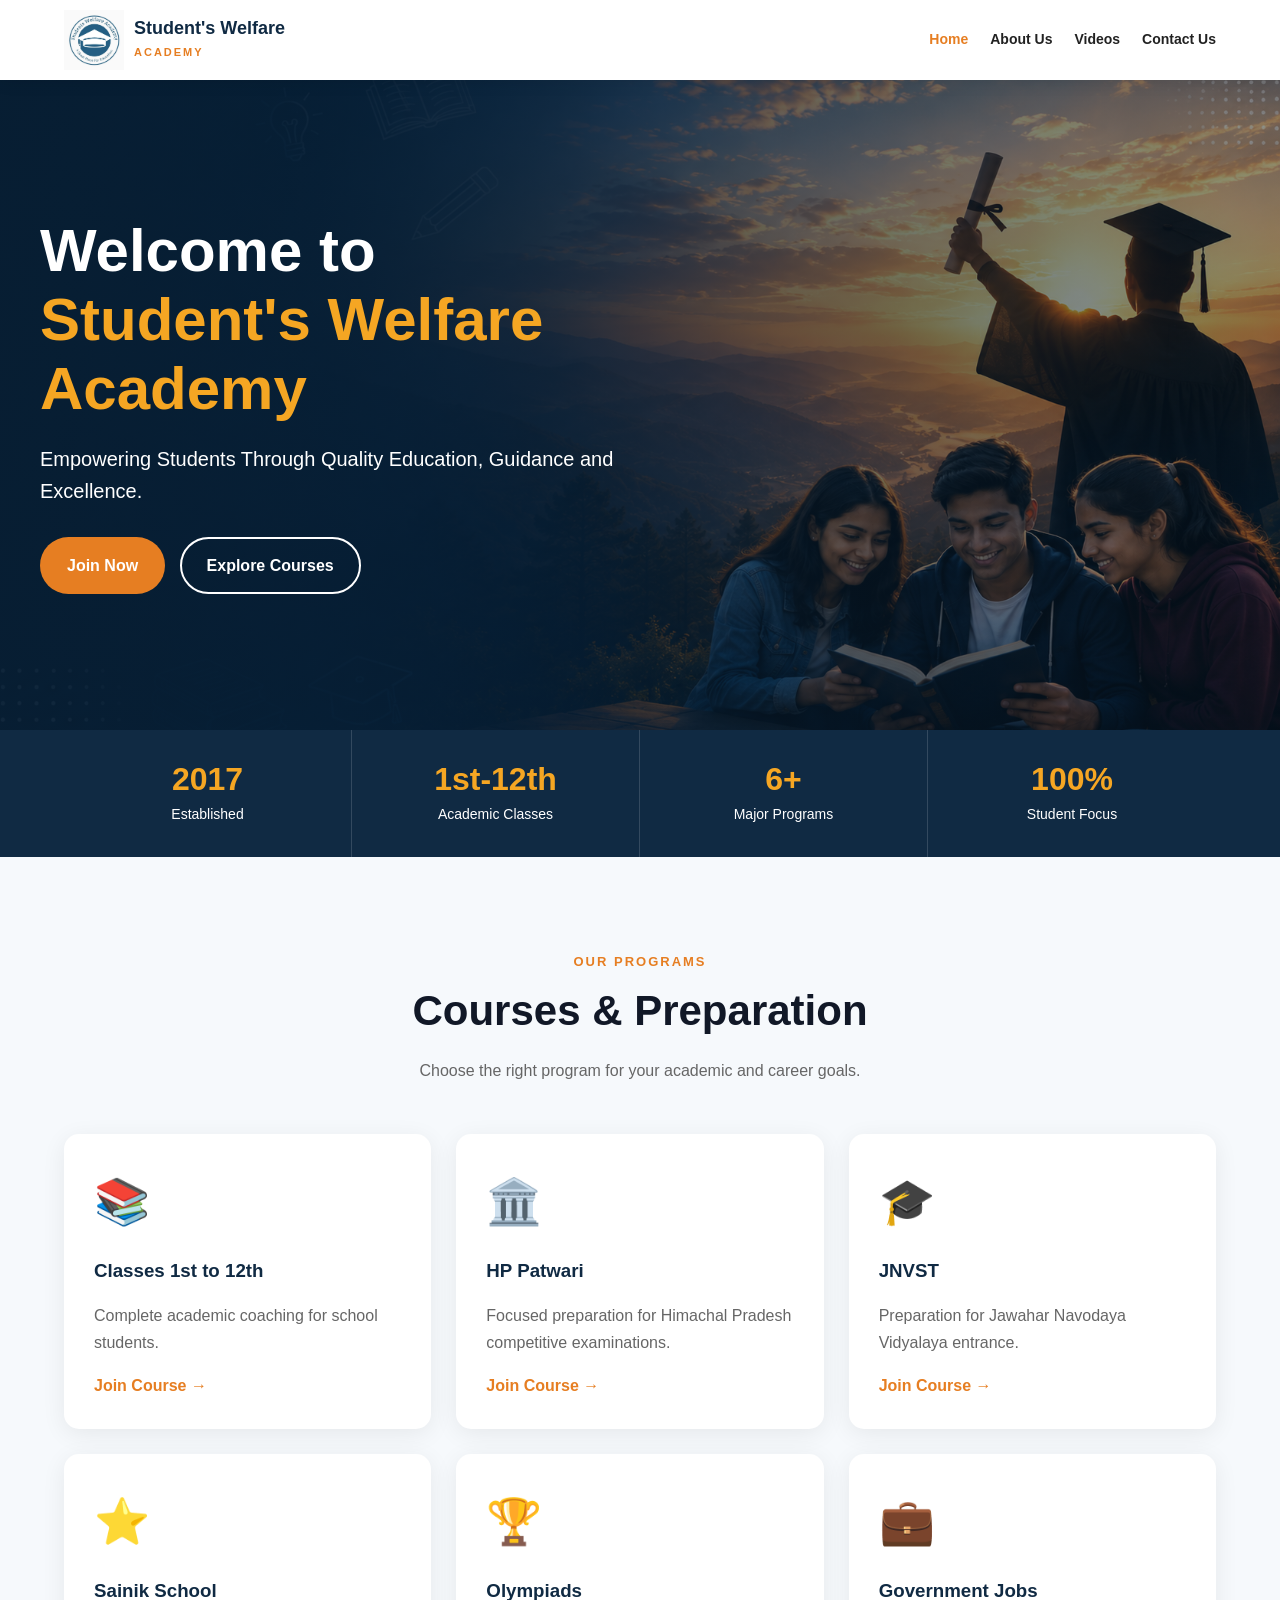
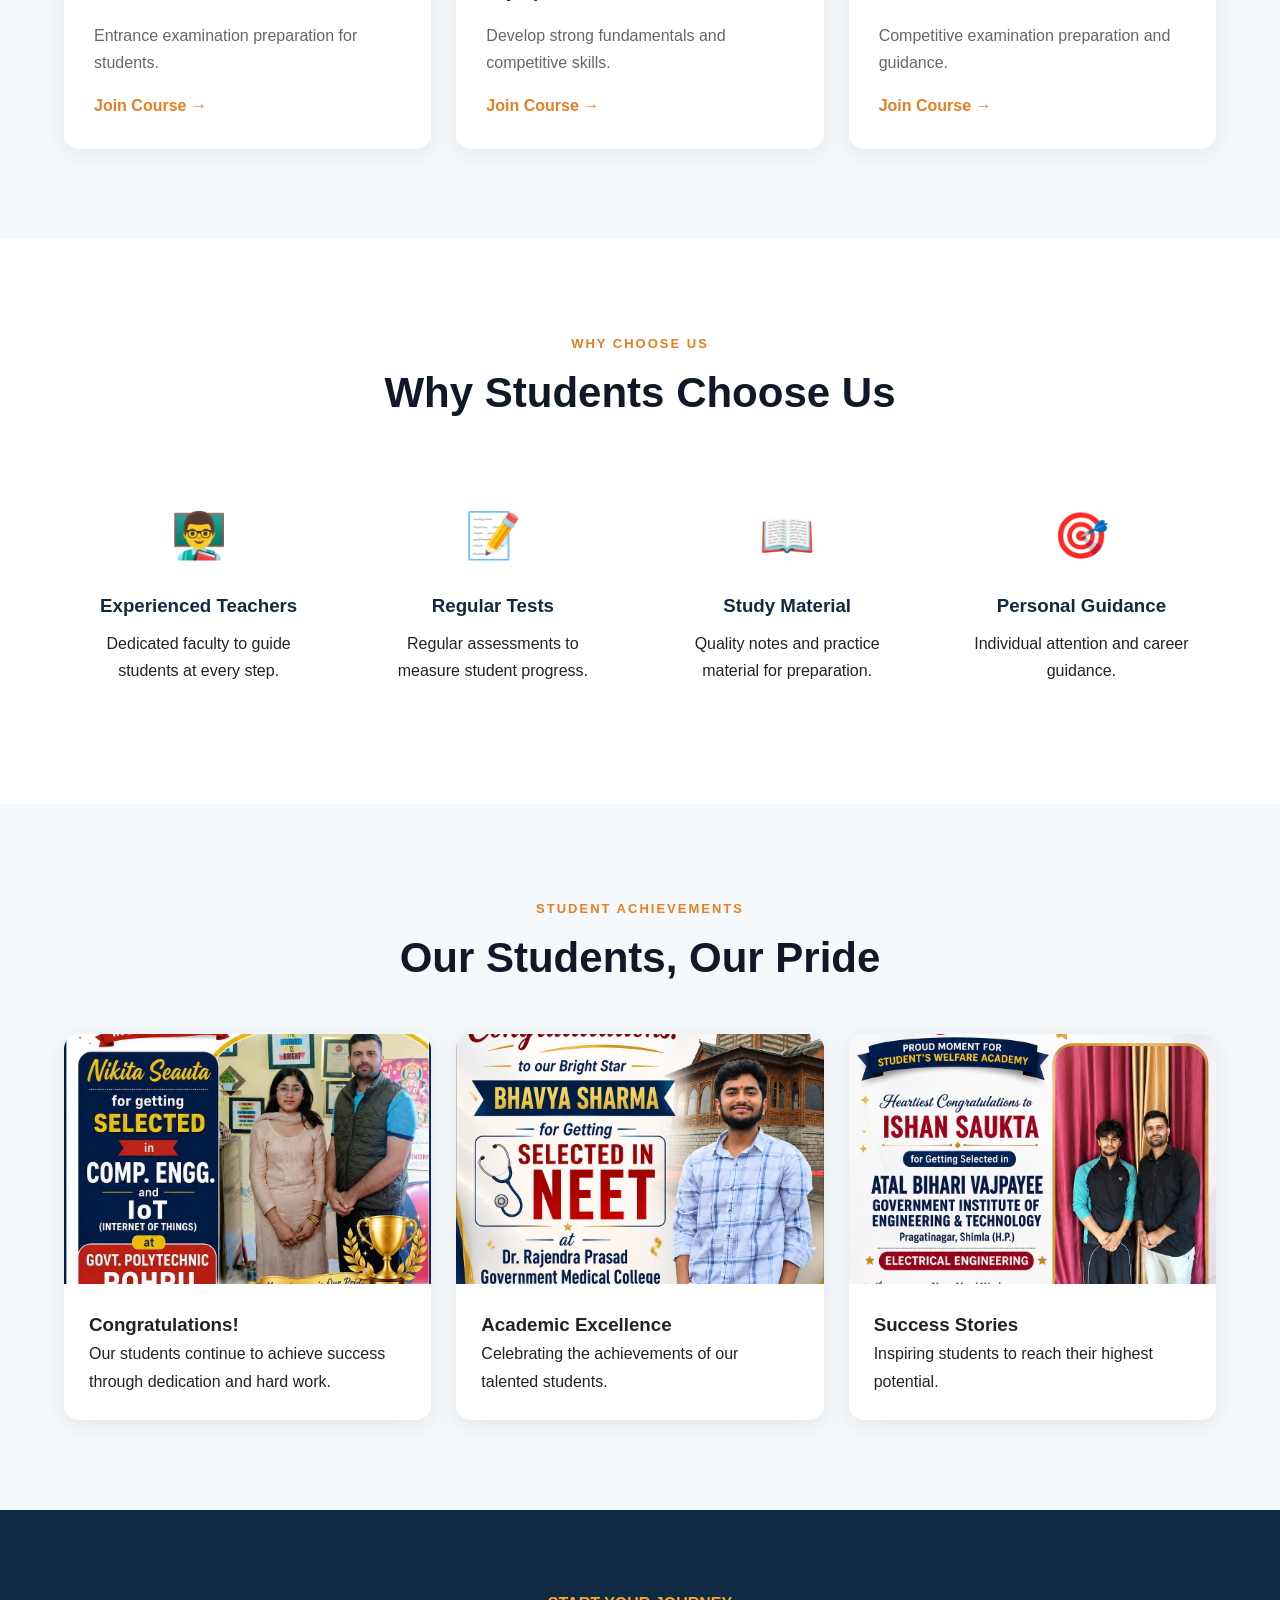
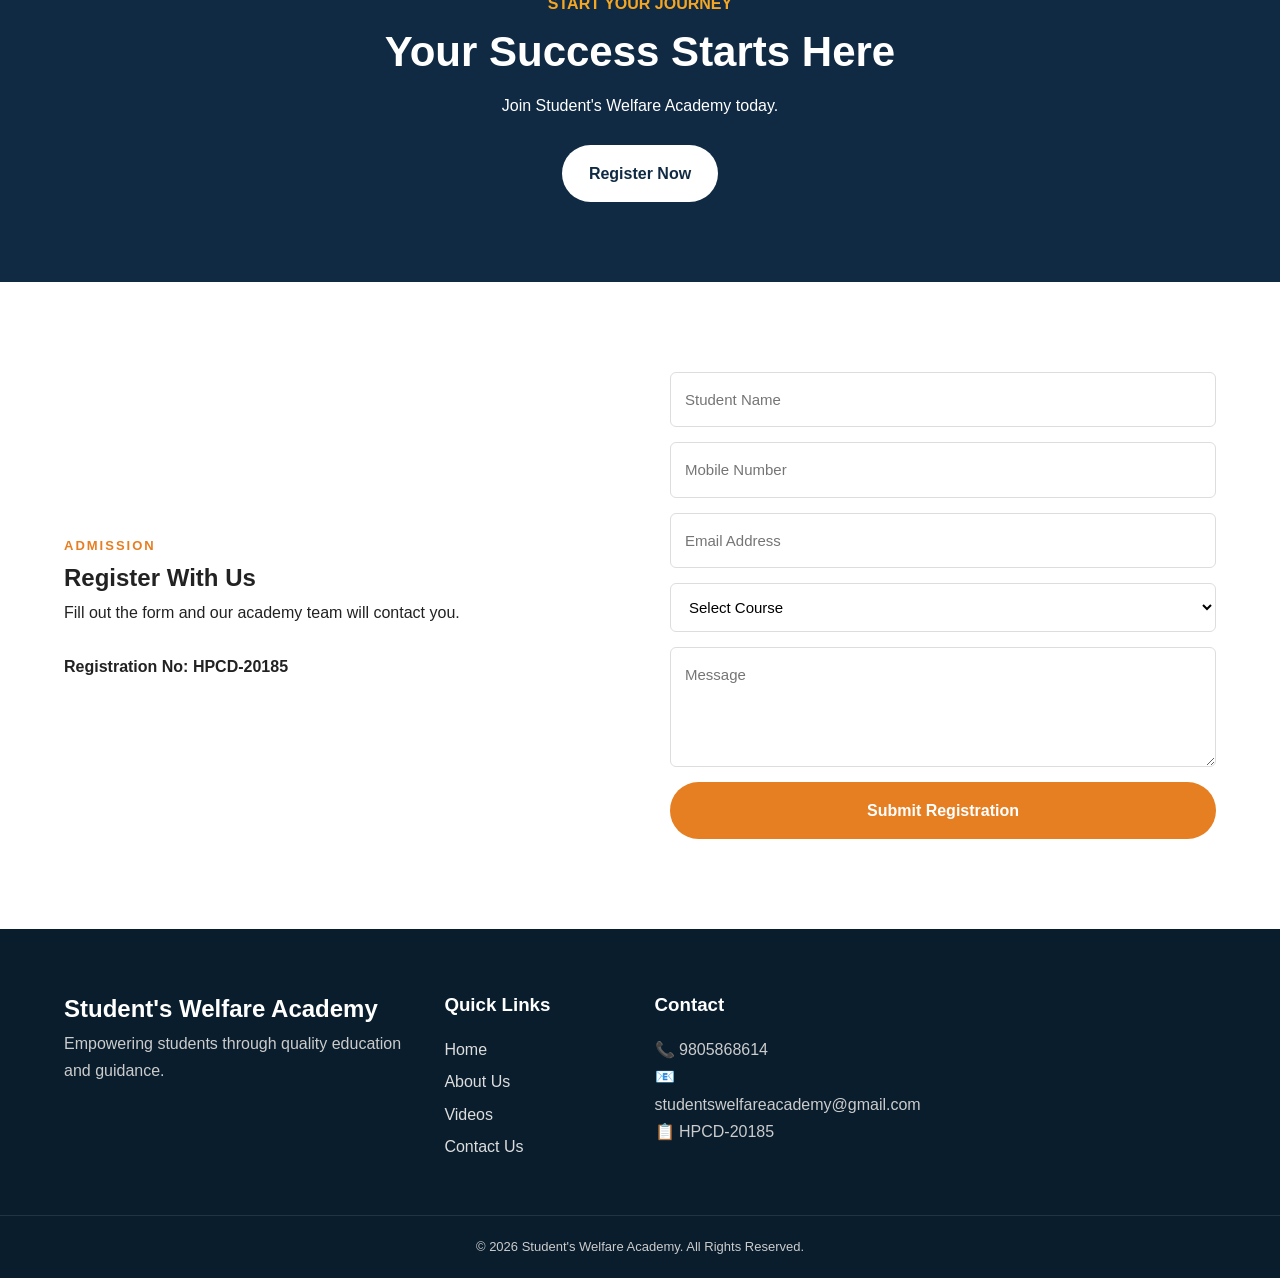
==== commit 0fb7ea1f: "Update index.html" ====
--- a/index.html
+++ b/index.html
@@ -721,70 +721,11 @@
                     Select Course
                 </option>
 
-                <<div class="form-group"
-     id="specificClassGroup"
-     style="display: none;">
-
-    <select id="specificClass"
-            name="specific_class">
-
-        <option value="" disabled selected>
-            Select Specific Class
-        </option>
-
-        <option value="Class 1">
-            Class 1
-        </option>
-
-        <option value="Class 2">
-            Class 2
-        </option>
-
-        <option value="Class 3">
-            Class 3
-        </option>
-
-        <option value="Class 4">
-            Class 4
-        </option>
-
-        <option value="Class 5">
-            Class 5
-        </option>
-
-        <option value="Class 6">
-            Class 6
-        </option>
-
-        <option value="Class 7">
-            Class 7
-        </option>
-
-        <option value="Class 8">
-            Class 8
-        </option>
-
-        <option value="Class 9">
-            Class 9
-        </option>
-
-        <option value="Class 10">
-            Class 10
-        </option>
-
-        <option value="Class 11">
-            Class 11
-        </option>
-
-        <option value="Class 12">
-            Class 12
-        </option>
-
-    </select>
-
-</div>
-
-                <option value="HP Patwari">
+                 <option value="Classes 1st to 12th">
+                    Classes 1st to 12th
+                </option>
+
+                 <option value="HP Patwari">
                     HP Patwari
                 </option>
 
